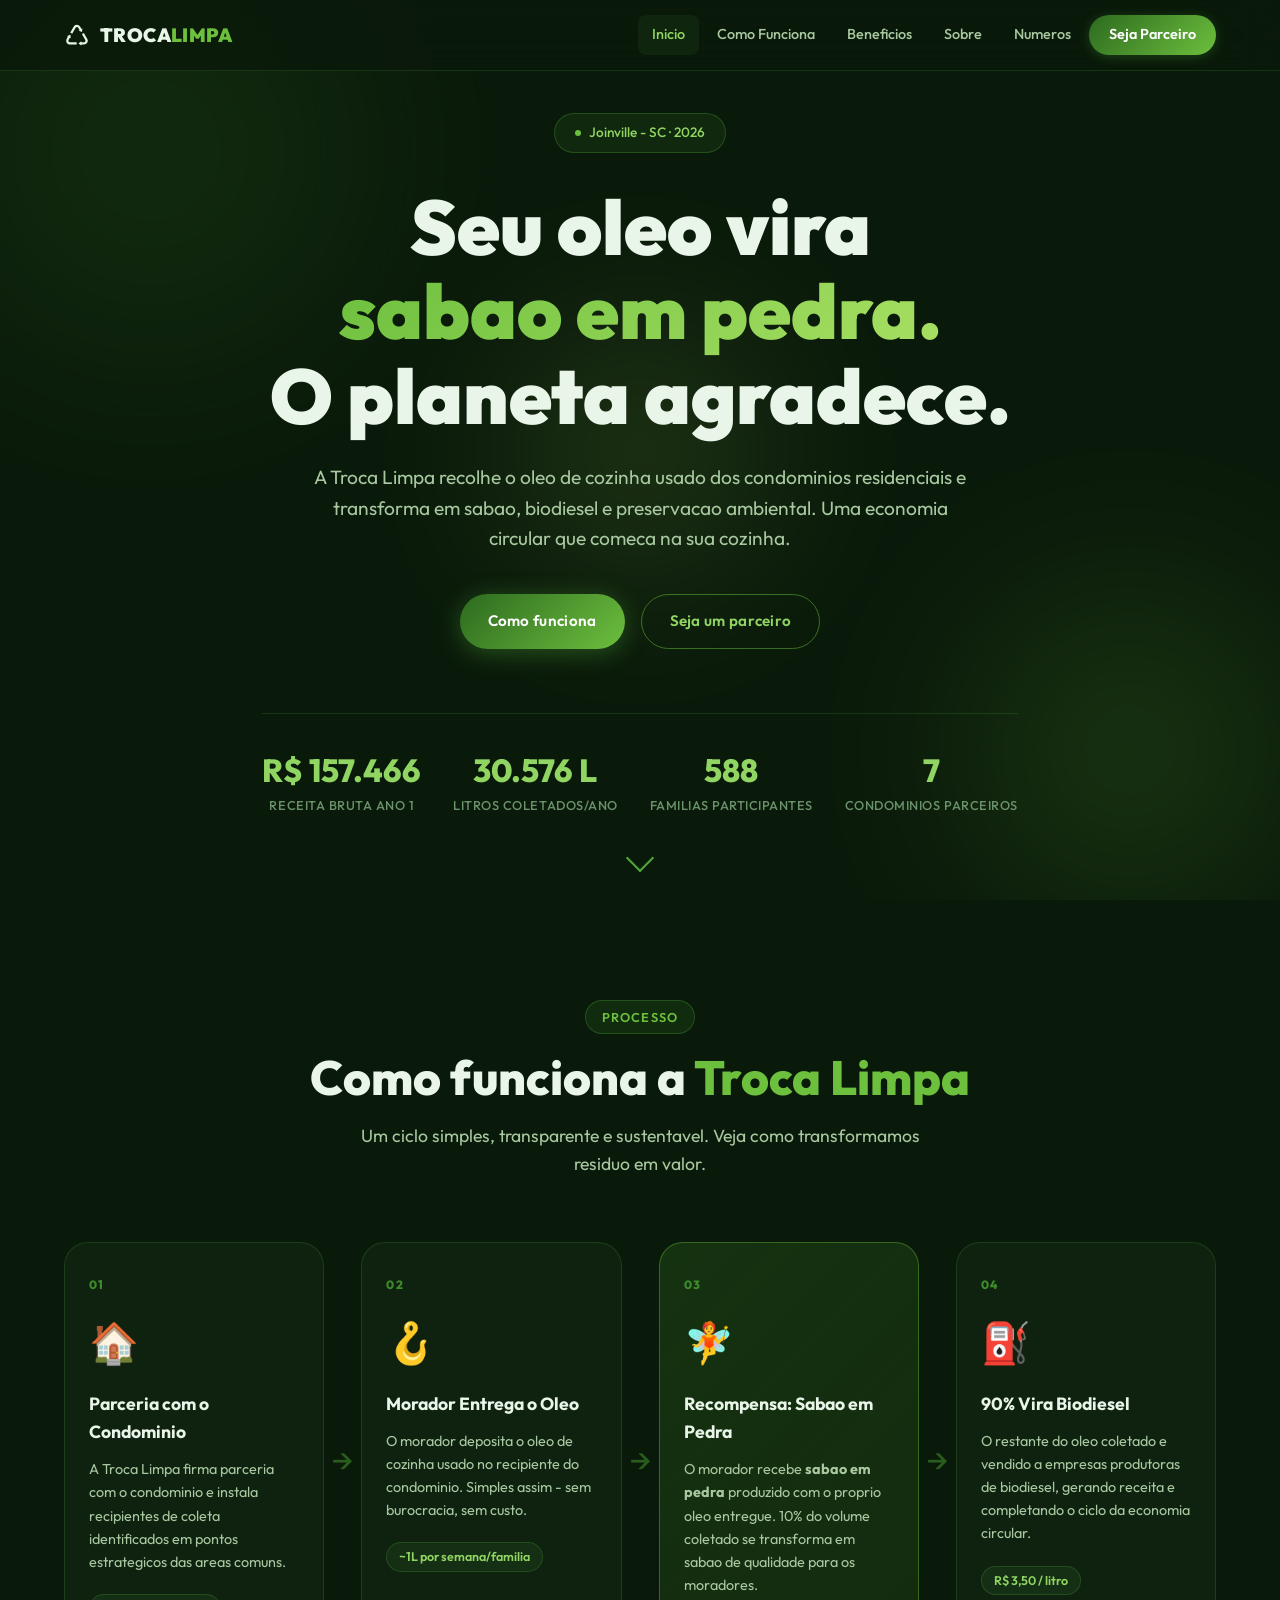
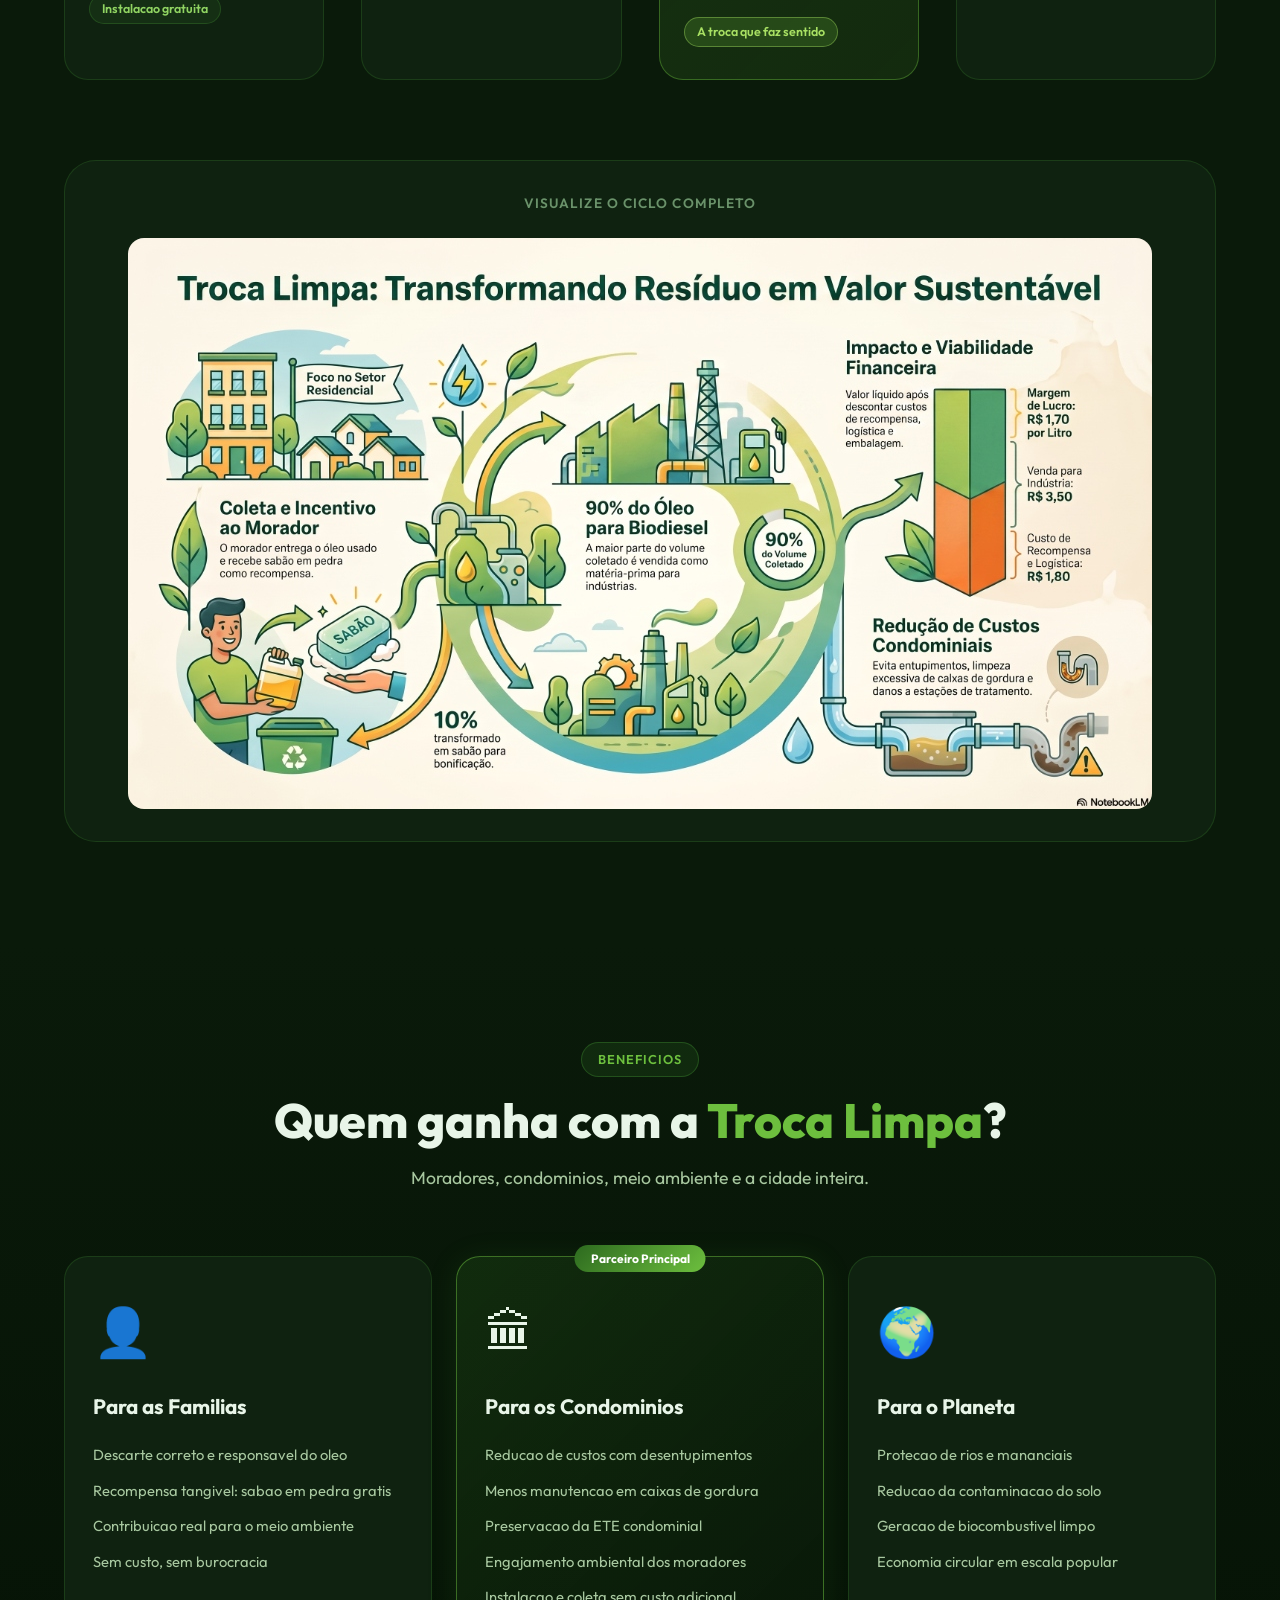
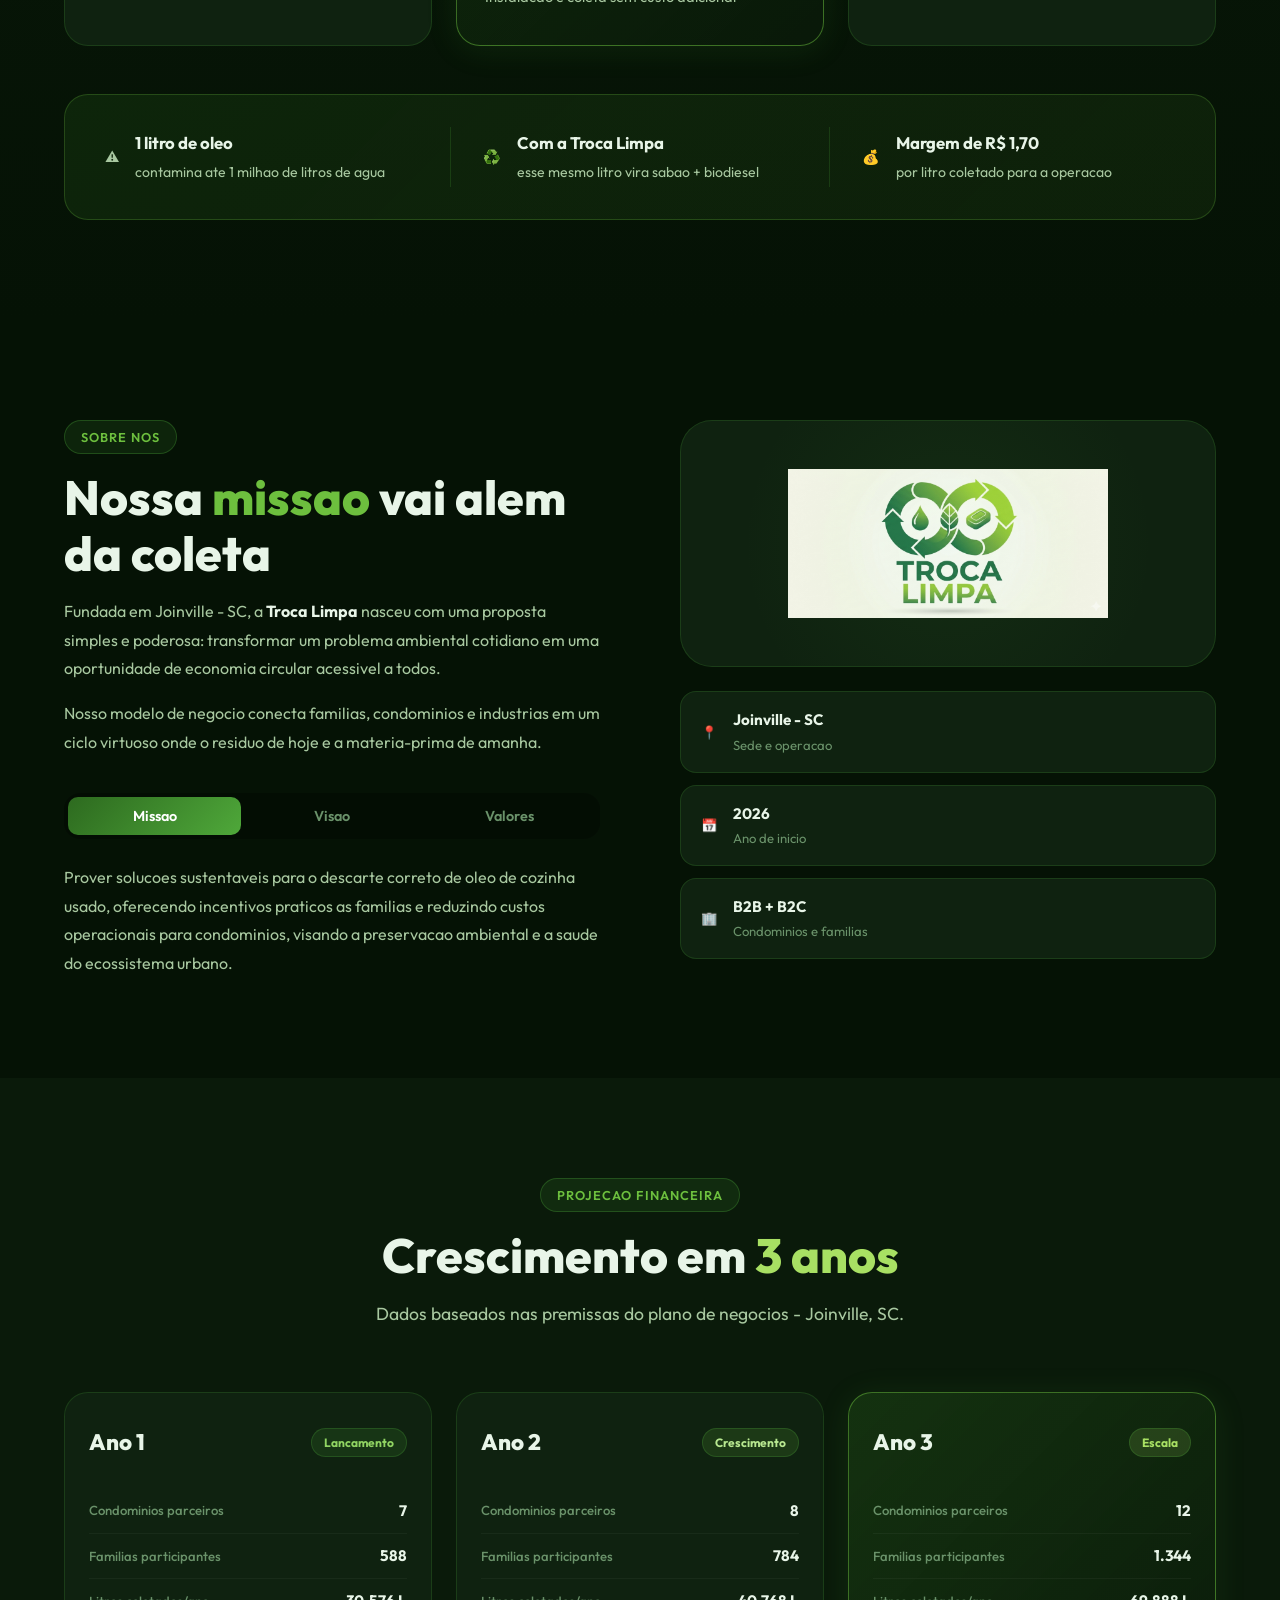
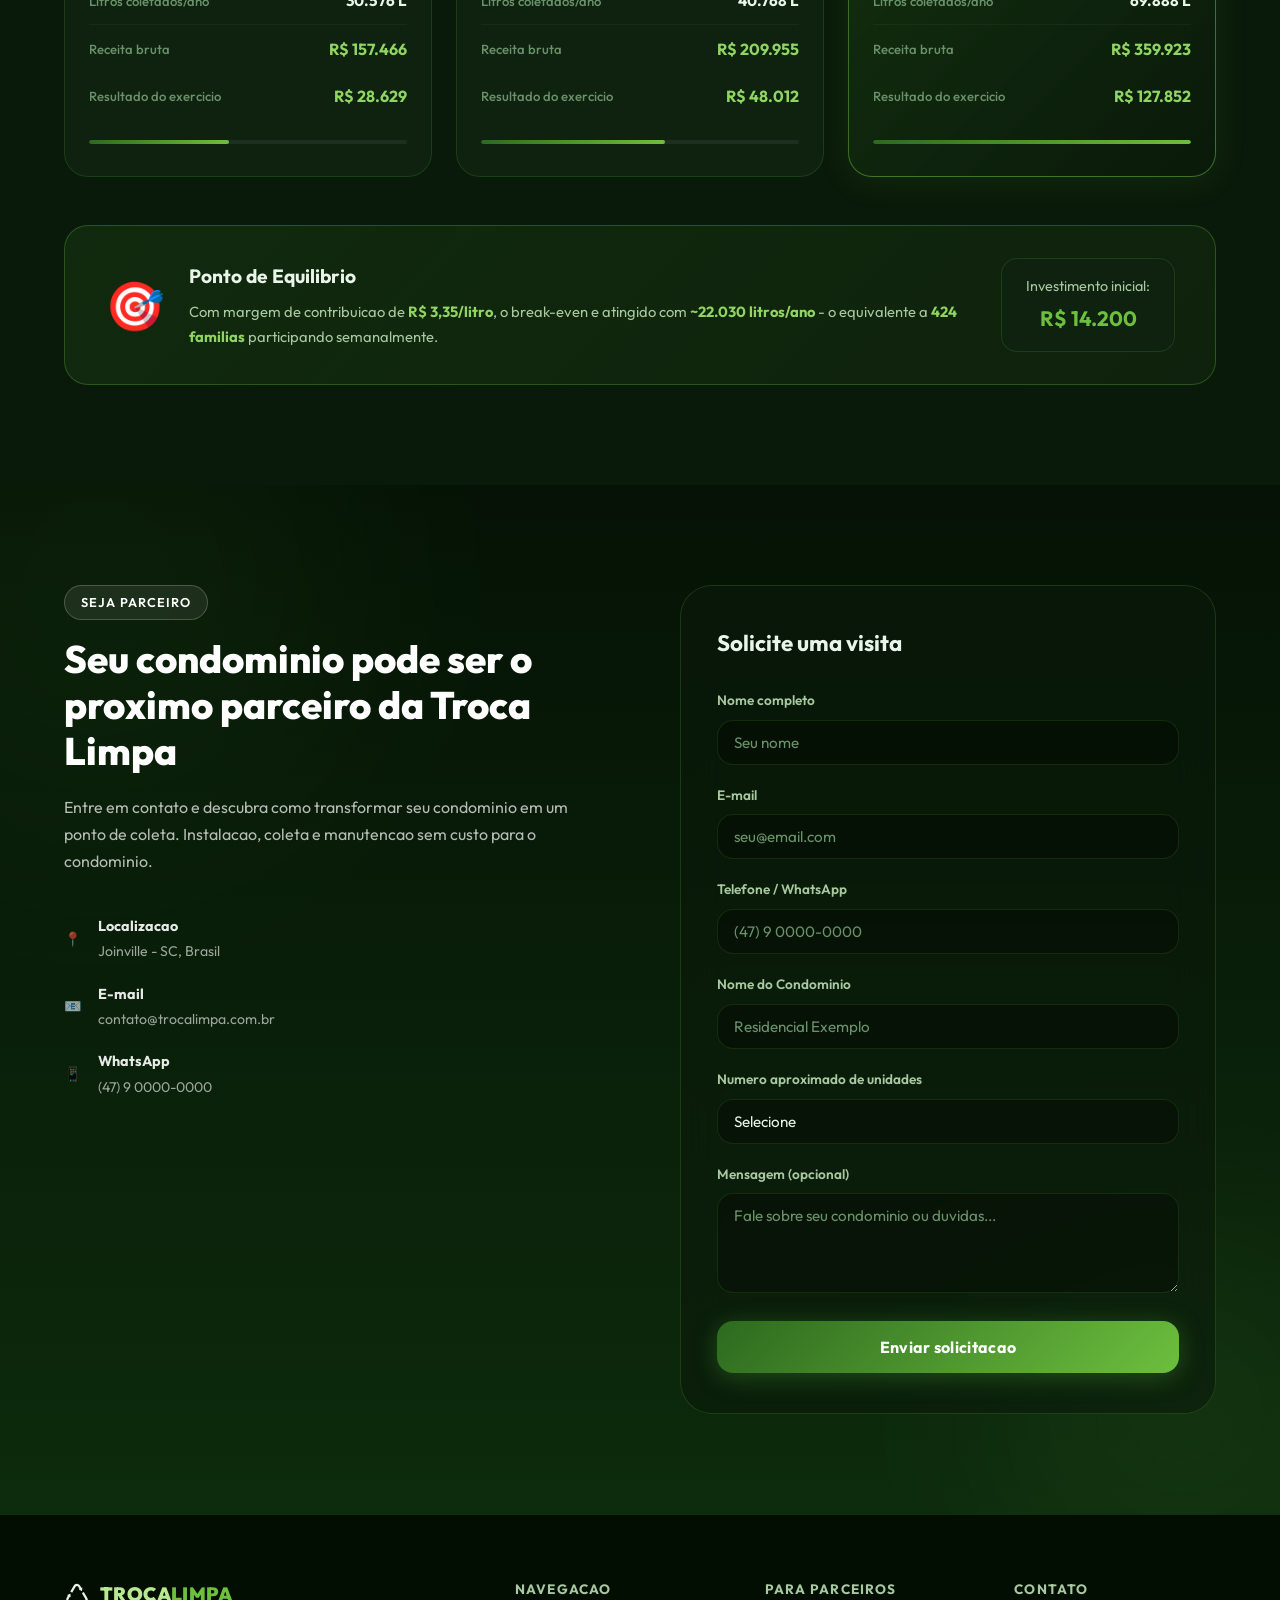
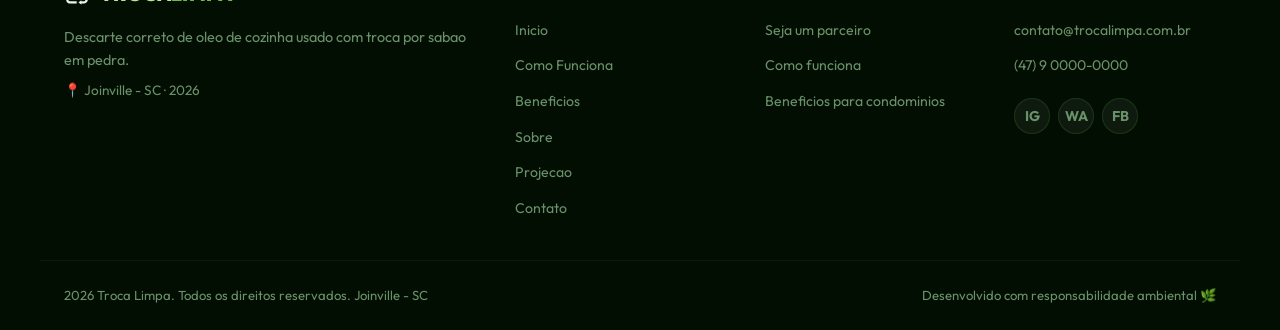
==== index.html @ 7ed2dd56 "feat: site informativo Troca Limpa - versao inicial - index.html: estrutura completa com todas as se" ====
﻿<!DOCTYPE html>
<html lang="pt-BR">
<head>
  <meta charset="UTF-8" />
  <meta name="viewport" content="width=device-width, initial-scale=1.0" />
  <title>Troca Limpa - Descarte Correto de Oleo, Joinville SC</title>
  <meta name="description" content="Troca Limpa: solucao sustentavel para descarte correto de oleo de cozinha usado em condominios residenciais. Troque seu oleo por sabao em pedra e ajude o meio ambiente. Joinville - SC." />
  <link rel="preconnect" href="https://fonts.googleapis.com" />
  <link rel="preconnect" href="https://fonts.gstatic.com" crossorigin />
  <link href="https://fonts.googleapis.com/css2?family=Outfit:wght@300;400;500;600;700;800;900&family=Inter:wght@300;400;500;600&display=swap" rel="stylesheet" />
  <link rel="stylesheet" href="style.css" />
</head>
<body>
  <nav class="navbar" id="navbar">
    <div class="nav-container">
      <a href="#inicio" class="nav-logo" id="nav-logo-link">
        <div class="logo-icon-svg">&#9850;</div>
        <span class="logo-text">TROCA<span class="logo-accent">LIMPA</span></span>
      </a>
      <ul class="nav-links" id="nav-links">
        <li><a href="#inicio" class="nav-link active" id="nav-inicio">Inicio</a></li>
        <li><a href="#como-funciona" class="nav-link" id="nav-como-funciona">Como Funciona</a></li>
        <li><a href="#beneficios" class="nav-link" id="nav-beneficios">Beneficios</a></li>
        <li><a href="#sobre" class="nav-link" id="nav-sobre">Sobre</a></li>
        <li><a href="#numeros" class="nav-link" id="nav-numeros">Numeros</a></li>
        <li><a href="#contato" class="nav-link nav-cta" id="nav-contato">Seja Parceiro</a></li>
      </ul>
      <button class="hamburger" id="hamburger" aria-label="Abrir menu">
        <span></span><span></span><span></span>
      </button>
    </div>
  </nav>
  <section class="hero" id="inicio">
    <div class="hero-bg">
      <div class="hero-orb orb-1"></div>
      <div class="hero-orb orb-2"></div>
      <div class="hero-orb orb-3"></div>
    </div>
    <div class="hero-container">
      <div class="hero-badge" id="hero-badge"><span class="badge-dot"></span>Joinville - SC · 2026</div>
      <h1 class="hero-title" id="hero-title">Seu oleo vira<br /><span class="hero-gradient-text">sabao em pedra.</span><br />O planeta agradece.</h1>
      <p class="hero-subtitle" id="hero-subtitle">A Troca Limpa recolhe o oleo de cozinha usado dos condominios residenciais e transforma em sabao, biodiesel e preservacao ambiental. Uma economia circular que comeca na sua cozinha.</p>
      <div class="hero-actions" id="hero-actions">
        <a href="#como-funciona" class="btn btn-primary" id="btn-como-funciona">Como funciona</a>
        <a href="#contato" class="btn btn-outline" id="btn-parceiro-hero">Seja um parceiro</a>
      </div>
      <div class="hero-stats" id="hero-stats">
        <div class="hero-stat"><span class="stat-number" data-target="157466" data-prefix="R$ " data-suffix="">0</span><span class="stat-label">Receita Bruta Ano 1</span></div>
        <div class="hero-stat"><span class="stat-number" data-target="30576" data-suffix=" L">0</span><span class="stat-label">Litros coletados/ano</span></div>
        <div class="hero-stat"><span class="stat-number" data-target="588" data-suffix="">0</span><span class="stat-label">Familias participantes</span></div>
        <div class="hero-stat"><span class="stat-number" data-target="7" data-suffix="">0</span><span class="stat-label">Condominios parceiros</span></div>
      </div>
    </div>
    <div class="hero-scroll-hint"><div class="scroll-arrow"></div></div>
  </section>
  <section class="como-funciona" id="como-funciona">
    <div class="section-container">
      <div class="section-header">
        <span class="section-tag">Processo</span>
        <h2 class="section-title">Como funciona a <span class="text-green">Troca Limpa</span></h2>
        <p class="section-desc">Um ciclo simples, transparente e sustentavel. Veja como transformamos residuo em valor.</p>
      </div>
      <div class="steps-flow">
        <div class="step-card" id="step-1">
          <div class="step-number">01</div>
          <div class="step-icon">&#127968;</div>
          <h3 class="step-title">Parceria com o Condominio</h3>
          <p class="step-desc">A Troca Limpa firma parceria com o condominio e instala recipientes de coleta identificados em pontos estrategicos das areas comuns.</p>
          <div class="step-tag">Instalacao gratuita</div>
        </div>
        <div class="step-connector">&#8594;</div>
        <div class="step-card" id="step-2">
          <div class="step-number">02</div>
          <div class="step-icon">&#129693;</div>
          <h3 class="step-title">Morador Entrega o Oleo</h3>
          <p class="step-desc">O morador deposita o oleo de cozinha usado no recipiente do condominio. Simples assim - sem burocracia, sem custo.</p>
          <div class="step-tag">~1L por semana/familia</div>
        </div>
        <div class="step-connector">&#8594;</div>
        <div class="step-card highlight-card" id="step-3">
          <div class="step-number">03</div>
          <div class="step-icon">&#129498;</div>
          <h3 class="step-title">Recompensa: Sabao em Pedra</h3>
          <p class="step-desc">O morador recebe <strong>sabao em pedra</strong> produzido com o proprio oleo entregue. 10% do volume coletado se transforma em sabao de qualidade para os moradores.</p>
          <div class="step-tag highlight-tag">A troca que faz sentido</div>
        </div>
        <div class="step-connector">&#8594;</div>
        <div class="step-card" id="step-4">
          <div class="step-number">04</div>
          <div class="step-icon">&#9981;</div>
          <h3 class="step-title">90% Vira Biodiesel</h3>
          <p class="step-desc">O restante do oleo coletado e vendido a empresas produtoras de biodiesel, gerando receita e completando o ciclo da economia circular.</p>
          <div class="step-tag">R$ 3,50 / litro</div>
        </div>
      </div>
      <div class="infographic-wrap" id="infographic-wrap">
        <div class="infographic-label">Visualize o ciclo completo</div>
        <img src="assets/infografico.png" alt="Infografico Troca Limpa" class="infographic-img" id="infographic-img" onerror="this.style.display='none'; document.getElementById('infographic-fallback').style.display='flex'" />
        <div class="infographic-fallback" id="infographic-fallback" style="display:none;">
          <div class="fallback-cycle">
            <div class="cycle-item">&#127968; <span>Condominio</span></div>
            <div class="cycle-arrow">&#8594;</div>
            <div class="cycle-item">&#129693; <span>Coleta</span></div>
            <div class="cycle-arrow">&#8594;</div>
            <div class="cycle-item">&#129498; <span>10% Sabao</span></div>
            <div class="cycle-arrow">&#8594;</div>
            <div class="cycle-item">&#9981; <span>90% Biodiesel</span></div>
          </div>
        </div>
      </div>
    </div>
  </section>
  <section class="beneficios" id="beneficios">
    <div class="section-container">
      <div class="section-header">
        <span class="section-tag">Beneficios</span>
        <h2 class="section-title">Quem ganha com a <span class="text-green">Troca Limpa</span>?</h2>
        <p class="section-desc">Moradores, condominios, meio ambiente e a cidade inteira.</p>
      </div>
      <div class="beneficios-grid">
        <div class="beneficio-card" id="beneficio-familias">
          <div class="beneficio-icon-wrap fam">&#128100;</div>
          <h3 class="beneficio-title">Para as Familias</h3>
          <ul class="beneficio-list">
            <li>Descarte correto e responsavel do oleo</li>
            <li>Recompensa tangivel: sabao em pedra gratis</li>
            <li>Contribuicao real para o meio ambiente</li>
            <li>Sem custo, sem burocracia</li>
          </ul>
        </div>
        <div class="beneficio-card featured" id="beneficio-condominios">
          <div class="featured-badge">Parceiro Principal</div>
          <div class="beneficio-icon-wrap cond">&#127963;</div>
          <h3 class="beneficio-title">Para os Condominios</h3>
          <ul class="beneficio-list">
            <li>Reducao de custos com desentupimentos</li>
            <li>Menos manutencao em caixas de gordura</li>
            <li>Preservacao da ETE condominial</li>
            <li>Engajamento ambiental dos moradores</li>
            <li>Instalacao e coleta sem custo adicional</li>
          </ul>
        </div>
        <div class="beneficio-card" id="beneficio-ambiente">
          <div class="beneficio-icon-wrap amb">&#127757;</div>
          <h3 class="beneficio-title">Para o Planeta</h3>
          <ul class="beneficio-list">
            <li>Protecao de rios e mananciais</li>
            <li>Reducao da contaminacao do solo</li>
            <li>Geracao de biocombustivel limpo</li>
            <li>Economia circular em escala popular</li>
          </ul>
        </div>
      </div>
      <div class="impacto-banner" id="impacto-banner">
        <div class="impacto-item"><span class="impacto-emoji">&#9888;&#65039;</span><div><strong>1 litro de oleo</strong><span>contamina ate 1 milhao de litros de agua</span></div></div>
        <div class="impacto-divider"></div>
        <div class="impacto-item"><span class="impacto-emoji">&#9851;&#65039;</span><div><strong>Com a Troca Limpa</strong><span>esse mesmo litro vira sabao + biodiesel</span></div></div>
        <div class="impacto-divider"></div>
        <div class="impacto-item"><span class="impacto-emoji">&#128176;</span><div><strong>Margem de R$ 1,70</strong><span>por litro coletado para a operacao</span></div></div>
      </div>
    </div>
  </section>
  <section class="sobre" id="sobre">
    <div class="section-container">
      <div class="sobre-layout">
        <div class="sobre-content" id="sobre-content">
          <span class="section-tag">Sobre nos</span>
          <h2 class="section-title">Nossa <span class="text-green">missao</span> vai alem da coleta</h2>
          <p class="sobre-text">Fundada em Joinville - SC, a <strong>Troca Limpa</strong> nasceu com uma proposta simples e poderosa: transformar um problema ambiental cotidiano em uma oportunidade de economia circular acessivel a todos.</p>
          <p class="sobre-text">Nosso modelo de negocio conecta familias, condominios e industrias em um ciclo virtuoso onde o residuo de hoje e a materia-prima de amanha.</p>
          <div class="mvv-tabs" id="mvv-tabs">
            <div class="mvv-tab-headers">
              <button class="mvv-tab-btn active" id="tab-missao" data-tab="missao">Missao</button>
              <button class="mvv-tab-btn" id="tab-visao" data-tab="visao">Visao</button>
              <button class="mvv-tab-btn" id="tab-valores" data-tab="valores">Valores</button>
            </div>
            <div class="mvv-tab-content">
              <div class="mvv-panel active" id="panel-missao"><p>Prover solucoes sustentaveis para o descarte correto de oleo de cozinha usado, oferecendo incentivos praticos as familias e reduzindo custos operacionais para condominios, visando a preservacao ambiental e a saude do ecossistema urbano.</p></div>
              <div class="mvv-panel" id="panel-visao"><p>Ser a principal referencia em logistica reversa de oleo de cozinha no mercado residencial e familiar, expandindo a atuacao de condominios para residencias comuns e consolidando o modelo de economia circular em larga escala popular.</p></div>
              <div class="mvv-panel" id="panel-valores">
                <ul class="valores-list">
                  <li><span class="valor-icon">&#127807;</span><div><strong>Responsabilidade Ambiental</strong><span>Compromisso com a protecao de mananciais e solo.</span></div></li>
                  <li><span class="valor-icon">&#129309;</span><div><strong>Incentivo e Engajamento</strong><span>A recompensa tangivel como motor da mudanca.</span></div></li>
                  <li><span class="valor-icon">&#9889;</span><div><strong>Eficiencia e Economia</strong><span>Reducao de custos atraves da prevencao.</span></div></li>
                  <li><span class="valor-icon">&#9851;&#65039;</span><div><strong>Sustentabilidade Circular</strong><span>Residuos transformados em novos produtos.</span></div></li>
                  <li><span class="valor-icon">&#128161;</span><div><strong>Inovacao Popular</strong><span>Democratizando o descarte correto.</span></div></li>
                </ul>
              </div>
            </div>
          </div>
        </div>
        <div class="sobre-visual" id="sobre-visual">
          <div class="logo-display">
            <img src="assets/logo.png" alt="Logo Troca Limpa" class="sobre-logo" id="sobre-logo-img" onerror="this.style.display='none'; document.getElementById('logo-fallback').style.display='flex'" />
            <div class="logo-fallback" id="logo-fallback" style="display:none;"><div class="logo-fallback-icon"><span style="font-size:4rem;">&#9850;</span><div style="font-size:1.5rem;font-weight:800;color:#2d6a1f;">TROCA<br/><span style="color:#6dbf3e;">LIMPA</span></div></div></div>
            <div class="logo-glow"></div>
          </div>
          <div class="sobre-cards-mini">
            <div class="mini-card"><span class="mini-icon">&#128205;</span><div><strong>Joinville - SC</strong><span>Sede e operacao</span></div></div>
            <div class="mini-card"><span class="mini-icon">&#128197;</span><div><strong>2026</strong><span>Ano de inicio</span></div></div>
            <div class="mini-card"><span class="mini-icon">&#127970;</span><div><strong>B2B + B2C</strong><span>Condominios e familias</span></div></div>
          </div>
        </div>
      </div>
    </div>
  </section>
  <section class="numeros" id="numeros">
    <div class="section-container">
      <div class="section-header">
        <span class="section-tag">Projecao financeira</span>
        <h2 class="section-title">Crescimento em <span class="text-green-light">3 anos</span></h2>
        <p class="section-desc">Dados baseados nas premissas do plano de negocios - Joinville, SC.</p>
      </div>
      <div class="anos-grid">
        <div class="ano-card" id="ano-card-1">
          <div class="ano-header"><span class="ano-label">Ano 1</span><span class="ano-badge">Lancamento</span></div>
          <div class="ano-metric"><span class="ano-metric-label">Condominios parceiros</span><span class="ano-metric-value">7</span></div>
          <div class="ano-metric"><span class="ano-metric-label">Familias participantes</span><span class="ano-metric-value">588</span></div>
          <div class="ano-metric"><span class="ano-metric-label">Litros coletados/ano</span><span class="ano-metric-value">30.576 L</span></div>
          <div class="ano-metric highlight"><span class="ano-metric-label">Receita bruta</span><span class="ano-metric-value green">R$ 157.466</span></div>
          <div class="ano-metric highlight"><span class="ano-metric-label">Resultado do exercicio</span><span class="ano-metric-value green">R$ 28.629</span></div>
          <div class="ano-bar-wrap"><div class="ano-bar" style="--pct: 44%"></div></div>
        </div>
        <div class="ano-card" id="ano-card-2">
          <div class="ano-header"><span class="ano-label">Ano 2</span><span class="ano-badge crescimento">Crescimento</span></div>
          <div class="ano-metric"><span class="ano-metric-label">Condominios parceiros</span><span class="ano-metric-value">8</span></div>
          <div class="ano-metric"><span class="ano-metric-label">Familias participantes</span><span class="ano-metric-value">784</span></div>
          <div class="ano-metric"><span class="ano-metric-label">Litros coletados/ano</span><span class="ano-metric-value">40.768 L</span></div>
          <div class="ano-metric highlight"><span class="ano-metric-label">Receita bruta</span><span class="ano-metric-value green">R$ 209.955</span></div>
          <div class="ano-metric highlight"><span class="ano-metric-label">Resultado do exercicio</span><span class="ano-metric-value green">R$ 48.012</span></div>
          <div class="ano-bar-wrap"><div class="ano-bar" style="--pct: 58%"></div></div>
        </div>
        <div class="ano-card featured-ano" id="ano-card-3">
          <div class="ano-header"><span class="ano-label">Ano 3</span><span class="ano-badge escala">Escala</span></div>
          <div class="ano-metric"><span class="ano-metric-label">Condominios parceiros</span><span class="ano-metric-value">12</span></div>
          <div class="ano-metric"><span class="ano-metric-label">Familias participantes</span><span class="ano-metric-value">1.344</span></div>
          <div class="ano-metric"><span class="ano-metric-label">Litros coletados/ano</span><span class="ano-metric-value">69.888 L</span></div>
          <div class="ano-metric highlight"><span class="ano-metric-label">Receita bruta</span><span class="ano-metric-value green">R$ 359.923</span></div>
          <div class="ano-metric highlight"><span class="ano-metric-label">Resultado do exercicio</span><span class="ano-metric-value green">R$ 127.852</span></div>
          <div class="ano-bar-wrap"><div class="ano-bar" style="--pct: 100%"></div></div>
        </div>
      </div>
      <div class="breakeven-card" id="breakeven-card">
        <div class="breakeven-icon">&#127919;</div>
        <div class="breakeven-content"><h3>Ponto de Equilibrio</h3><p>Com margem de contribuicao de <strong>R$ 3,35/litro</strong>, o break-even e atingido com <strong>~22.030 litros/ano</strong> - o equivalente a <strong>424 familias</strong> participando semanalmente.</p></div>
        <div class="breakeven-badge">Investimento inicial: <strong>R$ 14.200</strong></div>
      </div>
    </div>
  </section>
  <section class="contato" id="contato">
    <div class="contato-bg"><div class="contato-orb orb-a"></div><div class="contato-orb orb-b"></div></div>
    <div class="section-container">
      <div class="contato-layout">
        <div class="contato-info" id="contato-info">
          <span class="section-tag light">Seja parceiro</span>
          <h2 class="contato-title">Seu condominio pode ser o proximo parceiro da Troca Limpa</h2>
          <p class="contato-desc">Entre em contato e descubra como transformar seu condominio em um ponto de coleta. Instalacao, coleta e manutencao sem custo para o condominio.</p>
          <div class="contato-items">
            <div class="contato-item"><span class="contato-icon">&#128205;</span><div><strong>Localizacao</strong><span>Joinville - SC, Brasil</span></div></div>
            <div class="contato-item"><span class="contato-icon">&#128231;</span><div><strong>E-mail</strong><span>contato@trocalimpa.com.br</span></div></div>
            <div class="contato-item"><span class="contato-icon">&#128241;</span><div><strong>WhatsApp</strong><span>(47) 9 0000-0000</span></div></div>
          </div>
        </div>
        <form class="contato-form" id="contato-form">
          <h3 class="form-title">Solicite uma visita</h3>
          <div class="form-group"><label for="nome" class="form-label">Nome completo</label><input type="text" id="nome" name="nome" class="form-input" placeholder="Seu nome" required /></div>
          <div class="form-group"><label for="email" class="form-label">E-mail</label><input type="email" id="email" name="email" class="form-input" placeholder="seu@email.com" required /></div>
          <div class="form-group"><label for="telefone" class="form-label">Telefone / WhatsApp</label><input type="tel" id="telefone" name="telefone" class="form-input" placeholder="(47) 9 0000-0000" /></div>
          <div class="form-group"><label for="condominio" class="form-label">Nome do Condominio</label><input type="text" id="condominio" name="condominio" class="form-input" placeholder="Residencial Exemplo" /></div>
          <div class="form-group"><label for="unidades" class="form-label">Numero aproximado de unidades</label><select id="unidades" name="unidades" class="form-input form-select"><option value="">Selecione</option><option value="menos-50">Menos de 50 unidades</option><option value="50-100">50 a 100 unidades</option><option value="100-200">100 a 200 unidades</option><option value="mais-200">Mais de 200 unidades</option></select></div>
          <div class="form-group"><label for="mensagem" class="form-label">Mensagem (opcional)</label><textarea id="mensagem" name="mensagem" class="form-input form-textarea" placeholder="Fale sobre seu condominio ou duvidas..."></textarea></div>
          <button type="submit" class="btn btn-form" id="btn-form-submit">Enviar solicitacao</button>
          <div class="form-success" id="form-success" style="display:none;">Mensagem enviada! Em breve entraremos em contato.</div>
        </form>
      </div>
    </div>
  </section>
  <footer class="footer" id="footer">
    <div class="footer-container">
      <div class="footer-brand">
        <a href="#inicio" class="nav-logo footer-logo"><div class="logo-icon-svg green-light">&#9850;</div><span class="logo-text light-text">TROCA<span class="logo-accent-light">LIMPA</span></span></a>
        <p class="footer-tagline">Descarte correto de oleo de cozinha usado com troca por sabao em pedra.</p>
        <p class="footer-local">&#128205; Joinville - SC · 2026</p>
      </div>
      <div class="footer-links-group"><h4>Navegacao</h4><ul><li><a href="#inicio">Inicio</a></li><li><a href="#como-funciona">Como Funciona</a></li><li><a href="#beneficios">Beneficios</a></li><li><a href="#sobre">Sobre</a></li><li><a href="#numeros">Projecao</a></li><li><a href="#contato">Contato</a></li></ul></div>
      <div class="footer-links-group"><h4>Para Parceiros</h4><ul><li><a href="#contato">Seja um parceiro</a></li><li><a href="#como-funciona">Como funciona</a></li><li><a href="#beneficios">Beneficios para condominios</a></li></ul></div>
      <div class="footer-links-group"><h4>Contato</h4><ul><li><a href="mailto:contato@trocalimpa.com.br">contato@trocalimpa.com.br</a></li><li><a href="tel:+5547900000000">(47) 9 0000-0000</a></li></ul><div class="footer-social"><a href="#" class="social-btn" id="social-instagram" aria-label="Instagram">IG</a><a href="#" class="social-btn" id="social-whatsapp" aria-label="WhatsApp">WA</a><a href="#" class="social-btn" id="social-facebook" aria-label="Facebook">FB</a></div></div>
    </div>
    <div class="footer-bottom"><p>2026 Troca Limpa. Todos os direitos reservados. Joinville - SC</p><p class="footer-abnt">Desenvolvido com responsabilidade ambiental &#127807;</p></div>
  </footer>
  <script src="script.js"></script>
</body>
</html>
---- style.css ----
﻿/* ===================== RESET & BASE ===================== */
*, *::before, *::after { box-sizing: border-box; margin: 0; padding: 0; }
html { scroll-behavior: smooth; font-size: 16px; }
body { font-family: "Outfit", "Inter", sans-serif; background: #0a1a0a; color: #e8f5e8; overflow-x: hidden; line-height: 1.6; }
img { max-width: 100%; display: block; }
a { text-decoration: none; color: inherit; }
ul { list-style: none; }
button { border: none; background: none; cursor: pointer; font-family: inherit; }

/* ===================== CSS VARIABLES ===================== */
:root {
  --green-900: #0d2b0d;
  --green-800: #1a3d1a;
  --green-700: #2d6a1f;
  --green-600: #3d8b2a;
  --green-500: #4fa83a;
  --green-400: #6dbf3e;
  --green-300: #90d462;
  --green-200: #b8e890;
  --green-100: #d8f4b8;
  --green-50: #f0fce8;
  --accent-lime: #a8e063;
  --dark-bg: #0a1a0a;
  --dark-card: #0f2210;
  --dark-border: rgba(77, 168, 58, 0.2);
  --text-primary: #e8f5e8;
  --text-secondary: #a8c8a0;
  --text-muted: #6a926a;
  --shadow-green: 0 0 40px rgba(77, 168, 58, 0.15);
  --shadow-card: 0 8px 32px rgba(0, 0, 0, 0.4);
  --radius-sm: 8px;
  --radius-md: 16px;
  --radius-lg: 24px;
  --radius-xl: 32px;
  --transition: 0.3s cubic-bezier(0.4, 0, 0.2, 1);
}

/* ===================== SCROLLBAR ===================== */
::-webkit-scrollbar { width: 6px; }
::-webkit-scrollbar-track { background: var(--dark-bg); }
::-webkit-scrollbar-thumb { background: var(--green-700); border-radius: 3px; }

/* ===================== TYPOGRAPHY UTILITIES ===================== */
.text-green { color: var(--green-400); }
.text-green-light { color: var(--accent-lime); }
.section-tag {
  display: inline-block;
  background: rgba(77, 168, 58, 0.12);
  color: var(--green-400);
  border: 1px solid rgba(77, 168, 58, 0.3);
  padding: 6px 16px;
  border-radius: 100px;
  font-size: 0.8rem;
  font-weight: 600;
  letter-spacing: 0.08em;
  text-transform: uppercase;
  margin-bottom: 16px;
}
.section-tag.light { background: rgba(255,255,255,0.08); color: #fff; border-color: rgba(255,255,255,0.2); }
.section-header { text-align: center; margin-bottom: 64px; }
.section-title { font-size: clamp(2rem, 4vw, 3rem); font-weight: 800; line-height: 1.15; color: var(--text-primary); margin-bottom: 16px; }
.section-desc { font-size: 1.1rem; color: var(--text-secondary); max-width: 600px; margin: 0 auto; }
.section-container { max-width: 1200px; margin: 0 auto; padding: 100px 24px; }

/* ===================== BUTTONS ===================== */
.btn {
  display: inline-flex; align-items: center; gap: 8px;
  padding: 14px 28px; border-radius: 100px;
  font-size: 0.95rem; font-weight: 600; letter-spacing: 0.02em;
  transition: all var(--transition); cursor: pointer;
}
.btn-primary {
  background: linear-gradient(135deg, var(--green-700), var(--green-400));
  color: #fff;
  box-shadow: 0 4px 24px rgba(77, 168, 58, 0.4);
}
.btn-primary:hover { transform: translateY(-2px); box-shadow: 0 8px 32px rgba(77, 168, 58, 0.5); }
.btn-outline {
  background: transparent; color: var(--green-300);
  border: 1.5px solid rgba(109, 191, 62, 0.5);
}
.btn-outline:hover { background: rgba(109, 191, 62, 0.1); border-color: var(--green-400); transform: translateY(-2px); }
.btn-form {
  width: 100%; justify-content: center;
  background: linear-gradient(135deg, var(--green-700), var(--green-400));
  color: #fff; padding: 16px;
  border-radius: var(--radius-md);
  font-size: 1rem; font-weight: 700;
  box-shadow: 0 4px 24px rgba(77, 168, 58, 0.35);
  transition: all var(--transition);
}
.btn-form:hover { transform: translateY(-2px); box-shadow: 0 8px 32px rgba(77, 168, 58, 0.5); }

/* ===================== NAVBAR ===================== */
.navbar {
  position: fixed; top: 0; left: 0; right: 0; z-index: 1000;
  background: rgba(10, 26, 10, 0.8);
  backdrop-filter: blur(20px);
  border-bottom: 1px solid var(--dark-border);
  transition: all var(--transition);
}
.navbar.scrolled { background: rgba(10, 26, 10, 0.95); box-shadow: var(--shadow-green); }
.nav-container { max-width: 1200px; margin: 0 auto; padding: 0 24px; height: 70px; display: flex; align-items: center; justify-content: space-between; }
.nav-logo { display: flex; align-items: center; gap: 10px; }
.logo-icon-svg { font-size: 1.8rem; line-height: 1; }
.logo-text { font-size: 1.2rem; font-weight: 900; color: var(--text-primary); letter-spacing: 0.02em; }
.logo-accent { color: var(--green-400); }
.nav-links { display: flex; align-items: center; gap: 4px; list-style: none; }
.nav-link {
  display: block; padding: 8px 14px; border-radius: var(--radius-sm);
  font-size: 0.9rem; font-weight: 500; color: var(--text-secondary);
  transition: all var(--transition);
}
.nav-link:hover, .nav-link.active { color: var(--green-300); background: rgba(109, 191, 62, 0.08); }
.nav-link.nav-cta {
  background: linear-gradient(135deg, var(--green-700), var(--green-400));
  color: #fff; font-weight: 600; padding: 8px 20px; border-radius: 100px;
  box-shadow: 0 2px 12px rgba(77, 168, 58, 0.3);
}
.nav-link.nav-cta:hover { transform: translateY(-1px); box-shadow: 0 4px 20px rgba(77, 168, 58, 0.45); }
.hamburger { display: none; flex-direction: column; gap: 5px; padding: 4px; }
.hamburger span { width: 24px; height: 2px; background: var(--green-300); border-radius: 2px; transition: all var(--transition); }

/* ===================== HERO ===================== */
.hero {
  position: relative; min-height: 100vh;
  display: flex; flex-direction: column; align-items: center; justify-content: center;
  overflow: hidden; padding: 90px 24px 60px;
}
.hero-bg { position: absolute; inset: 0; pointer-events: none; }
.hero-orb {
  position: absolute; border-radius: 50%;
  filter: blur(80px); opacity: 0.18; animation: orbFloat 8s ease-in-out infinite;
}
.orb-1 { width: 500px; height: 500px; background: radial-gradient(circle, var(--green-600), transparent); top: -100px; left: -100px; animation-delay: 0s; }
.orb-2 { width: 400px; height: 400px; background: radial-gradient(circle, var(--green-400), transparent); bottom: -50px; right: -50px; animation-delay: 3s; }
.orb-3 { width: 300px; height: 300px; background: radial-gradient(circle, var(--accent-lime), transparent); top: 50%; left: 50%; transform: translate(-50%, -50%); animation-delay: 1.5s; }
@keyframes orbFloat { 0%, 100% { transform: translate(0, 0) scale(1); } 50% { transform: translate(20px, -20px) scale(1.05); } }
.hero-container { position: relative; z-index: 1; max-width: 900px; text-align: center; }
.hero-badge {
  display: inline-flex; align-items: center; gap: 8px;
  background: rgba(77, 168, 58, 0.1); border: 1px solid rgba(77, 168, 58, 0.3);
  color: var(--green-300); padding: 8px 20px; border-radius: 100px;
  font-size: 0.85rem; font-weight: 500; margin-bottom: 32px;
  animation: fadeInDown 0.8s ease both;
}
.badge-dot { width: 6px; height: 6px; background: var(--green-400); border-radius: 50%; animation: pulse 2s infinite; }
@keyframes pulse { 0%, 100% { opacity: 1; transform: scale(1); } 50% { opacity: 0.5; transform: scale(1.4); } }
@keyframes fadeInDown { from { opacity: 0; transform: translateY(-20px); } to { opacity: 1; transform: translateY(0); } }
@keyframes fadeInUp { from { opacity: 0; transform: translateY(30px); } to { opacity: 1; transform: translateY(0); } }
.hero-title {
  font-size: clamp(2.5rem, 6vw, 5rem); font-weight: 900; line-height: 1.1;
  color: var(--text-primary); margin-bottom: 24px;
  animation: fadeInUp 0.8s 0.2s ease both;
}
.hero-gradient-text {
  background: linear-gradient(135deg, var(--green-400), var(--accent-lime));
  -webkit-background-clip: text; background-clip: text; -webkit-text-fill-color: transparent;
}
.hero-subtitle {
  font-size: clamp(1rem, 2vw, 1.2rem); color: var(--text-secondary); max-width: 680px; margin: 0 auto 40px;
  animation: fadeInUp 0.8s 0.4s ease both;
}
.hero-actions { display: flex; gap: 16px; justify-content: center; flex-wrap: wrap; margin-bottom: 64px; animation: fadeInUp 0.8s 0.6s ease both; }
.hero-stats {
  display: flex; gap: 32px; justify-content: center; flex-wrap: wrap;
  border-top: 1px solid var(--dark-border); padding-top: 40px;
  animation: fadeInUp 0.8s 0.8s ease both;
}
.hero-stat { text-align: center; min-width: 140px; }
.stat-number { display: block; font-size: 2rem; font-weight: 800; color: var(--green-300); line-height: 1; margin-bottom: 6px; }
.stat-label { font-size: 0.8rem; color: var(--text-muted); font-weight: 500; letter-spacing: 0.04em; text-transform: uppercase; }
.hero-scroll-hint { position: absolute; bottom: 32px; left: 50%; transform: translateX(-50%); animation: bounce 2s ease infinite; }
.scroll-arrow { width: 20px; height: 20px; border-right: 2px solid var(--green-500); border-bottom: 2px solid var(--green-500); transform: rotate(45deg); }
@keyframes bounce { 0%, 100% { transform: translateX(-50%) translateY(0); } 50% { transform: translateX(-50%) translateY(8px); } }

/* ===================== COMO FUNCIONA ===================== */
.como-funciona { background: var(--dark-bg); }
.steps-flow { display: flex; gap: 0; align-items: stretch; flex-wrap: wrap; justify-content: center; margin-bottom: 80px; }
.step-card {
  flex: 1; min-width: 220px; max-width: 280px;
  background: var(--dark-card); border: 1px solid var(--dark-border);
  border-radius: var(--radius-lg); padding: 32px 24px;
  position: relative; transition: all var(--transition);
  cursor: default;
}
.step-card:hover { transform: translateY(-6px); border-color: rgba(109, 191, 62, 0.4); box-shadow: var(--shadow-green); }
.highlight-card { background: linear-gradient(135deg, rgba(45, 106, 31, 0.3), rgba(109, 191, 62, 0.1)); border-color: rgba(109, 191, 62, 0.4); }
.step-number { font-size: 0.75rem; font-weight: 800; color: var(--green-600); letter-spacing: 0.12em; text-transform: uppercase; margin-bottom: 16px; }
.step-icon { font-size: 2.5rem; margin-bottom: 16px; }
.step-title { font-size: 1.1rem; font-weight: 700; color: var(--text-primary); margin-bottom: 12px; }
.step-desc { font-size: 0.9rem; color: var(--text-secondary); line-height: 1.6; margin-bottom: 20px; }
.step-tag { display: inline-block; background: rgba(77, 168, 58, 0.1); color: var(--green-300); border: 1px solid rgba(77, 168, 58, 0.25); padding: 4px 12px; border-radius: 100px; font-size: 0.78rem; font-weight: 600; }
.highlight-tag { background: rgba(109, 191, 62, 0.2); color: var(--accent-lime); border-color: rgba(168, 224, 99, 0.4); }
.step-connector { display: flex; align-items: center; justify-content: center; font-size: 2rem; color: var(--green-600); padding: 0 8px; opacity: 0.6; flex-shrink: 0; align-self: center; }
.infographic-wrap { background: var(--dark-card); border: 1px solid var(--dark-border); border-radius: var(--radius-xl); padding: 32px; text-align: center; overflow: hidden; }
.infographic-label { font-size: 0.85rem; color: var(--text-muted); text-transform: uppercase; letter-spacing: 0.08em; margin-bottom: 24px; font-weight: 600; }
.infographic-img { max-width: 100%; border-radius: var(--radius-md); margin: 0 auto; }
.fallback-cycle { display: flex; gap: 16px; align-items: center; justify-content: center; flex-wrap: wrap; padding: 40px; }
.cycle-item { display: flex; flex-direction: column; align-items: center; gap: 8px; font-size: 2rem; }
.cycle-item span { font-size: 0.85rem; color: var(--text-secondary); font-weight: 600; }
.cycle-arrow { font-size: 1.5rem; color: var(--green-600); }

/* ===================== BENEFÍCIOS ===================== */
.beneficios { background: linear-gradient(180deg, var(--dark-bg), #051205); }
.beneficios-grid { display: grid; grid-template-columns: repeat(auto-fit, minmax(280px, 1fr)); gap: 24px; margin-bottom: 48px; }
.beneficio-card {
  background: var(--dark-card); border: 1px solid var(--dark-border);
  border-radius: var(--radius-lg); padding: 36px 28px;
  position: relative; transition: all var(--transition);
}
.beneficio-card:hover { transform: translateY(-4px); box-shadow: var(--shadow-green); border-color: rgba(109, 191, 62, 0.35); }
.beneficio-card.featured { background: linear-gradient(135deg, rgba(45, 106, 31, 0.25), rgba(10, 26, 10, 0.8)); border-color: rgba(109, 191, 62, 0.5); box-shadow: 0 4px 32px rgba(77, 168, 58, 0.12); }
.featured-badge { position: absolute; top: -12px; left: 50%; transform: translateX(-50%); background: linear-gradient(135deg, var(--green-700), var(--green-400)); color: #fff; padding: 4px 16px; border-radius: 100px; font-size: 0.75rem; font-weight: 700; white-space: nowrap; }
.beneficio-icon-wrap { font-size: 3rem; margin-bottom: 20px; }
.beneficio-title { font-size: 1.3rem; font-weight: 700; color: var(--text-primary); margin-bottom: 20px; }
.beneficio-list { display: flex; flex-direction: column; gap: 12px; }
.beneficio-list li { font-size: 0.92rem; color: var(--text-secondary); padding-left: 0; }
.impacto-banner {
  background: linear-gradient(135deg, rgba(45, 106, 31, 0.2), rgba(109, 191, 62, 0.08));
  border: 1px solid rgba(109, 191, 62, 0.25);
  border-radius: var(--radius-lg); padding: 32px 40px;
  display: flex; gap: 32px; align-items: center; justify-content: space-around; flex-wrap: wrap;
}
.impacto-item { display: flex; align-items: center; gap: 16px; flex: 1; min-width: 200px; }
.impacto-emoji { font-size: 2.5rem; flex-shrink: 0; }
.impacto-item div { display: flex; flex-direction: column; gap: 4px; }
.impacto-item strong { font-size: 1.05rem; color: var(--text-primary); font-weight: 700; }
.impacto-item span { font-size: 0.88rem; color: var(--text-secondary); }
.impacto-divider { width: 1px; height: 60px; background: var(--dark-border); flex-shrink: 0; }

/* ===================== SOBRE ===================== */
.sobre { background: #051205; }
.sobre-layout { display: grid; grid-template-columns: 1fr 1fr; gap: 80px; align-items: start; }
.sobre-text { font-size: 1rem; color: var(--text-secondary); margin-bottom: 16px; line-height: 1.8; }
.sobre-text strong { color: var(--text-primary); }
.mvv-tabs { margin-top: 36px; }
.mvv-tab-headers { display: flex; gap: 4px; background: rgba(0,0,0,0.3); border-radius: var(--radius-md); padding: 4px; margin-bottom: 24px; }
.mvv-tab-btn { flex: 1; padding: 10px 16px; border-radius: 10px; font-size: 0.9rem; font-weight: 600; color: var(--text-muted); transition: all var(--transition); }
.mvv-tab-btn.active { background: linear-gradient(135deg, var(--green-700), var(--green-500)); color: #fff; }
.mvv-tab-btn:hover:not(.active) { color: var(--green-300); }
.mvv-panel { display: none; }
.mvv-panel.active { display: block; animation: fadeIn 0.4s ease; }
.mvv-panel p { font-size: 1rem; color: var(--text-secondary); line-height: 1.8; }
@keyframes fadeIn { from { opacity: 0; transform: translateY(8px); } to { opacity: 1; transform: translateY(0); } }
.valores-list { display: flex; flex-direction: column; gap: 16px; }
.valores-list li { display: flex; align-items: flex-start; gap: 12px; }
.valor-icon { font-size: 1.4rem; flex-shrink: 0; margin-top: 2px; }
.valores-list li div { display: flex; flex-direction: column; gap: 2px; }
.valores-list strong { font-size: 0.95rem; color: var(--text-primary); }
.valores-list span { font-size: 0.85rem; color: var(--text-muted); }
.sobre-visual { position: sticky; top: 100px; }
.logo-display { position: relative; background: var(--dark-card); border: 1px solid var(--dark-border); border-radius: var(--radius-xl); padding: 48px; text-align: center; margin-bottom: 24px; overflow: hidden; }
.sobre-logo { max-width: 320px; margin: 0 auto; }
.logo-fallback { display: flex; justify-content: center; align-items: center; min-height: 200px; }
.logo-fallback-icon { display: flex; flex-direction: column; align-items: center; gap: 16px; }
.logo-glow { position: absolute; inset: 0; background: radial-gradient(circle at 50% 50%, rgba(77, 168, 58, 0.08), transparent 70%); pointer-events: none; }
.sobre-cards-mini { display: flex; flex-direction: column; gap: 12px; }
.mini-card { display: flex; align-items: center; gap: 16px; background: var(--dark-card); border: 1px solid var(--dark-border); border-radius: var(--radius-md); padding: 16px 20px; transition: all var(--transition); }
.mini-card:hover { border-color: rgba(109, 191, 62, 0.35); }
.mini-icon { font-size: 1.5rem; flex-shrink: 0; }
.mini-card div { display: flex; flex-direction: column; gap: 2px; }
.mini-card strong { font-size: 0.95rem; color: var(--text-primary); font-weight: 700; }
.mini-card span { font-size: 0.82rem; color: var(--text-muted); }

/* ===================== NÚMEROS ===================== */
.numeros { background: var(--dark-bg); }
.anos-grid { display: grid; grid-template-columns: repeat(3, 1fr); gap: 24px; margin-bottom: 48px; }
.ano-card { background: var(--dark-card); border: 1px solid var(--dark-border); border-radius: var(--radius-lg); padding: 32px 24px; transition: all var(--transition); }
.ano-card:hover { transform: translateY(-4px); box-shadow: var(--shadow-green); }
.featured-ano { background: linear-gradient(135deg, rgba(45, 106, 31, 0.3), rgba(10, 26, 10, 0.9)); border-color: rgba(109, 191, 62, 0.5); box-shadow: 0 4px 32px rgba(77, 168, 58, 0.12); }
.ano-header { display: flex; align-items: center; justify-content: space-between; margin-bottom: 28px; flex-wrap: wrap; gap: 8px; }
.ano-label { font-size: 1.4rem; font-weight: 800; color: var(--text-primary); }
.ano-badge { padding: 4px 12px; border-radius: 100px; font-size: 0.75rem; font-weight: 700; background: rgba(77, 168, 58, 0.15); color: var(--green-300); border: 1px solid rgba(77, 168, 58, 0.25); }
.ano-badge.crescimento { background: rgba(109, 191, 62, 0.15); color: var(--green-200); }
.ano-badge.escala { background: rgba(168, 224, 99, 0.15); color: var(--accent-lime); }
.ano-metric { display: flex; justify-content: space-between; align-items: center; padding: 10px 0; border-bottom: 1px solid rgba(255,255,255,0.04); gap: 12px; }
.ano-metric.highlight { border-bottom: none; padding-top: 12px; }
.ano-metric-label { font-size: 0.82rem; color: var(--text-muted); font-weight: 500; }
.ano-metric-value { font-size: 0.95rem; font-weight: 700; color: var(--text-primary); text-align: right; }
.ano-metric-value.green { color: var(--green-300); font-size: 1rem; }
.ano-bar-wrap { margin-top: 20px; height: 4px; background: rgba(255,255,255,0.06); border-radius: 2px; overflow: hidden; }
.ano-bar { height: 100%; width: var(--pct); background: linear-gradient(90deg, var(--green-700), var(--green-400)); border-radius: 2px; animation: barGrow 1.5s ease both; animation-delay: 0.5s; transform-origin: left; }
@keyframes barGrow { from { transform: scaleX(0); } to { transform: scaleX(1); } }
.breakeven-card {
  background: linear-gradient(135deg, rgba(45, 106, 31, 0.2), rgba(109, 191, 62, 0.05));
  border: 1px solid rgba(109, 191, 62, 0.3);
  border-radius: var(--radius-lg); padding: 32px 40px;
  display: flex; gap: 24px; align-items: center; flex-wrap: wrap;
}
.breakeven-icon { font-size: 3rem; flex-shrink: 0; }
.breakeven-content { flex: 1; min-width: 200px; }
.breakeven-content h3 { font-size: 1.2rem; font-weight: 700; color: var(--text-primary); margin-bottom: 8px; }
.breakeven-content p { font-size: 0.92rem; color: var(--text-secondary); line-height: 1.7; }
.breakeven-content strong { color: var(--green-300); }
.breakeven-badge {
  background: var(--dark-card); border: 1px solid var(--dark-border);
  padding: 16px 24px; border-radius: var(--radius-md);
  font-size: 0.9rem; color: var(--text-secondary); text-align: center;
  white-space: nowrap;
}
.breakeven-badge strong { display: block; font-size: 1.3rem; color: var(--green-400); margin-top: 4px; }

/* ===================== CONTATO ===================== */
.contato { position: relative; background: linear-gradient(180deg, #051205, var(--green-900)); overflow: hidden; }
.contato-bg { position: absolute; inset: 0; pointer-events: none; }
.contato-orb { position: absolute; border-radius: 50%; filter: blur(100px); opacity: 0.12; }
.orb-a { width: 600px; height: 600px; background: radial-gradient(circle, var(--green-600), transparent); top: -200px; left: -200px; }
.orb-b { width: 400px; height: 400px; background: radial-gradient(circle, var(--green-400), transparent); bottom: -100px; right: -100px; }
.contato-layout { position: relative; z-index: 1; display: grid; grid-template-columns: 1fr 1fr; gap: 80px; align-items: start; }
.contato-title { font-size: clamp(1.8rem, 3vw, 2.5rem); font-weight: 800; color: #fff; margin-bottom: 20px; line-height: 1.2; }
.contato-desc { font-size: 1rem; color: rgba(255,255,255,0.7); margin-bottom: 40px; line-height: 1.7; }
.contato-items { display: flex; flex-direction: column; gap: 20px; }
.contato-item { display: flex; align-items: center; gap: 16px; }
.contato-icon { font-size: 1.5rem; flex-shrink: 0; }
.contato-item div { display: flex; flex-direction: column; gap: 2px; }
.contato-item strong { font-size: 0.9rem; color: rgba(255,255,255,0.9); font-weight: 700; }
.contato-item span { font-size: 0.88rem; color: rgba(255,255,255,0.6); }
.contato-form {
  background: rgba(10, 26, 10, 0.6); backdrop-filter: blur(20px);
  border: 1px solid rgba(109, 191, 62, 0.2);
  border-radius: var(--radius-xl); padding: 40px 36px;
}
.form-title { font-size: 1.4rem; font-weight: 700; color: var(--text-primary); margin-bottom: 28px; }
.form-group { margin-bottom: 20px; }
.form-label { display: block; font-size: 0.85rem; font-weight: 600; color: var(--text-secondary); margin-bottom: 8px; }
.form-input {
  width: 100%; background: rgba(0,0,0,0.3); border: 1px solid rgba(109, 191, 62, 0.15);
  border-radius: var(--radius-md); padding: 12px 16px;
  font-size: 0.95rem; color: var(--text-primary); font-family: inherit;
  transition: all var(--transition); outline: none;
}
.form-input:focus { border-color: rgba(109, 191, 62, 0.5); background: rgba(0,0,0,0.4); box-shadow: 0 0 0 3px rgba(109, 191, 62, 0.08); }
.form-input::placeholder { color: var(--text-muted); }
.form-select { appearance: none; cursor: pointer; }
.form-textarea { min-height: 100px; resize: vertical; }
.form-success { margin-top: 16px; background: rgba(77, 168, 58, 0.15); border: 1px solid rgba(109, 191, 62, 0.3); border-radius: var(--radius-md); padding: 16px; color: var(--green-300); font-size: 0.92rem; text-align: center; }

/* ===================== FOOTER ===================== */
.footer { background: #030e03; border-top: 1px solid var(--dark-border); }
.footer-container { max-width: 1200px; margin: 0 auto; padding: 64px 24px 40px; display: grid; grid-template-columns: 2fr 1fr 1fr 1fr; gap: 48px; }
.footer-brand { }
.footer-logo { margin-bottom: 16px; display: inline-flex; }
.light-text { color: var(--green-200) !important; }
.logo-accent-light { color: var(--green-400) !important; }
.footer-tagline { font-size: 0.9rem; color: var(--text-muted); margin-bottom: 8px; line-height: 1.6; }
.footer-local { font-size: 0.85rem; color: var(--text-muted); }
.footer-links-group h4 { font-size: 0.85rem; font-weight: 700; color: var(--text-secondary); text-transform: uppercase; letter-spacing: 0.08em; margin-bottom: 16px; }
.footer-links-group ul { display: flex; flex-direction: column; gap: 10px; }
.footer-links-group a { font-size: 0.88rem; color: var(--text-muted); transition: color var(--transition); }
.footer-links-group a:hover { color: var(--green-300); }
.footer-social { display: flex; gap: 8px; margin-top: 20px; }
.social-btn { width: 36px; height: 36px; border-radius: 50%; background: rgba(255,255,255,0.05); border: 1px solid var(--dark-border); display: flex; align-items: center; justify-content: center; color: var(--text-muted); font-size: 0.7rem; font-weight: 700; transition: all var(--transition); }
.social-btn:hover { background: rgba(109, 191, 62, 0.15); color: var(--green-300); border-color: rgba(109, 191, 62, 0.35); }
.footer-bottom { max-width: 1200px; margin: 0 auto; padding: 24px; border-top: 1px solid rgba(255,255,255,0.04); display: flex; justify-content: space-between; align-items: center; flex-wrap: wrap; gap: 8px; }
.footer-bottom p { font-size: 0.82rem; color: var(--text-muted); }

/* ===================== RESPONSIVE ===================== */
@media (max-width: 1024px) {
  .anos-grid { grid-template-columns: 1fr; }
  .sobre-layout { grid-template-columns: 1fr; }
  .sobre-visual { position: static; }
  .contato-layout { grid-template-columns: 1fr; }
  .footer-container { grid-template-columns: 1fr 1fr; }
}
@media (max-width: 768px) {
  .nav-links { display: none; position: fixed; top: 70px; left: 0; right: 0; background: rgba(10, 26, 10, 0.98); backdrop-filter: blur(20px); flex-direction: column; padding: 20px; border-bottom: 1px solid var(--dark-border); gap: 4px; }
  .nav-links.open { display: flex; }
  .hamburger { display: flex; }
  .steps-flow { flex-direction: column; align-items: center; }
  .step-card { max-width: 100%; width: 100%; }
  .step-connector { transform: rotate(90deg); }
  .hero-stats { gap: 24px; }
  .impacto-banner { flex-direction: column; text-align: center; }
  .impacto-divider { width: 60px; height: 1px; }
  .breakeven-card { flex-direction: column; text-align: center; }
  .footer-container { grid-template-columns: 1fr; gap: 32px; }
  .footer-bottom { flex-direction: column; text-align: center; }
  .contato-form { padding: 28px 20px; }
}
@media (max-width: 480px) {
  .section-container { padding: 72px 16px; }
  .beneficios-grid { grid-template-columns: 1fr; }
}
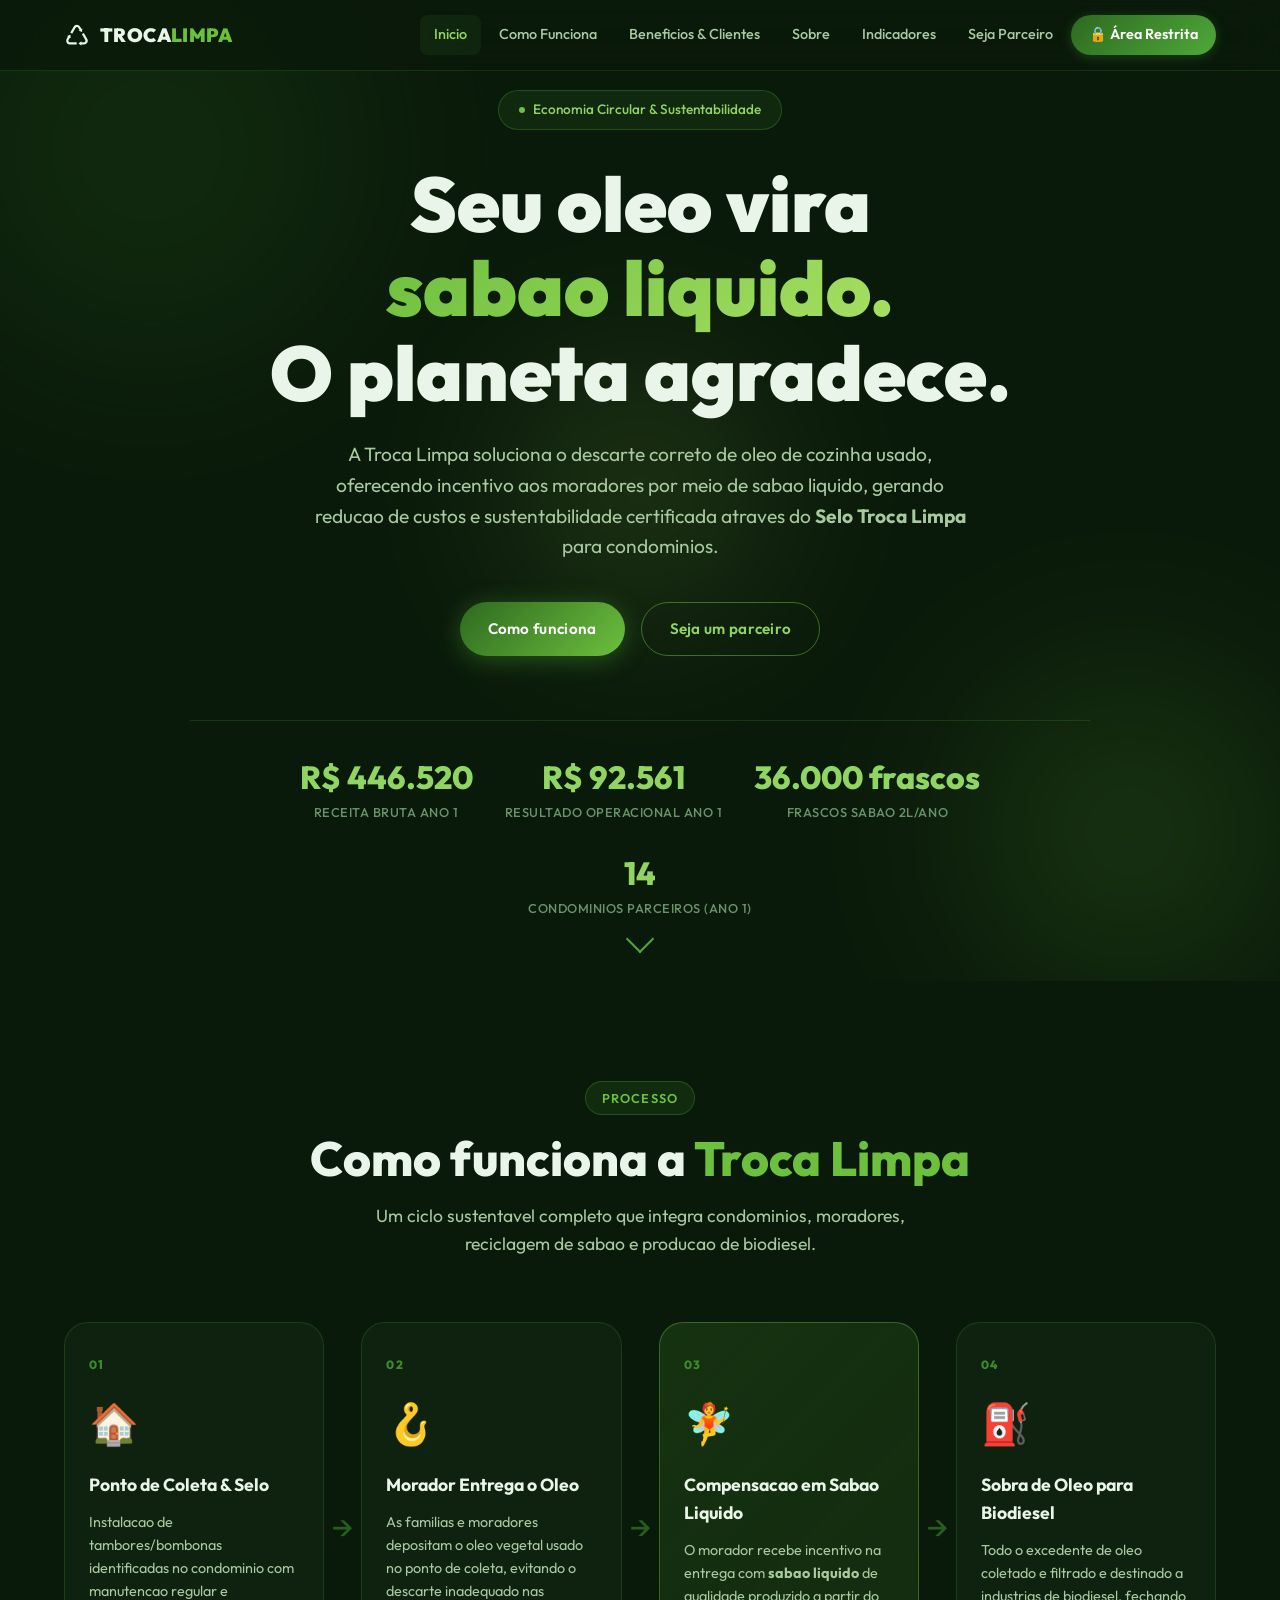
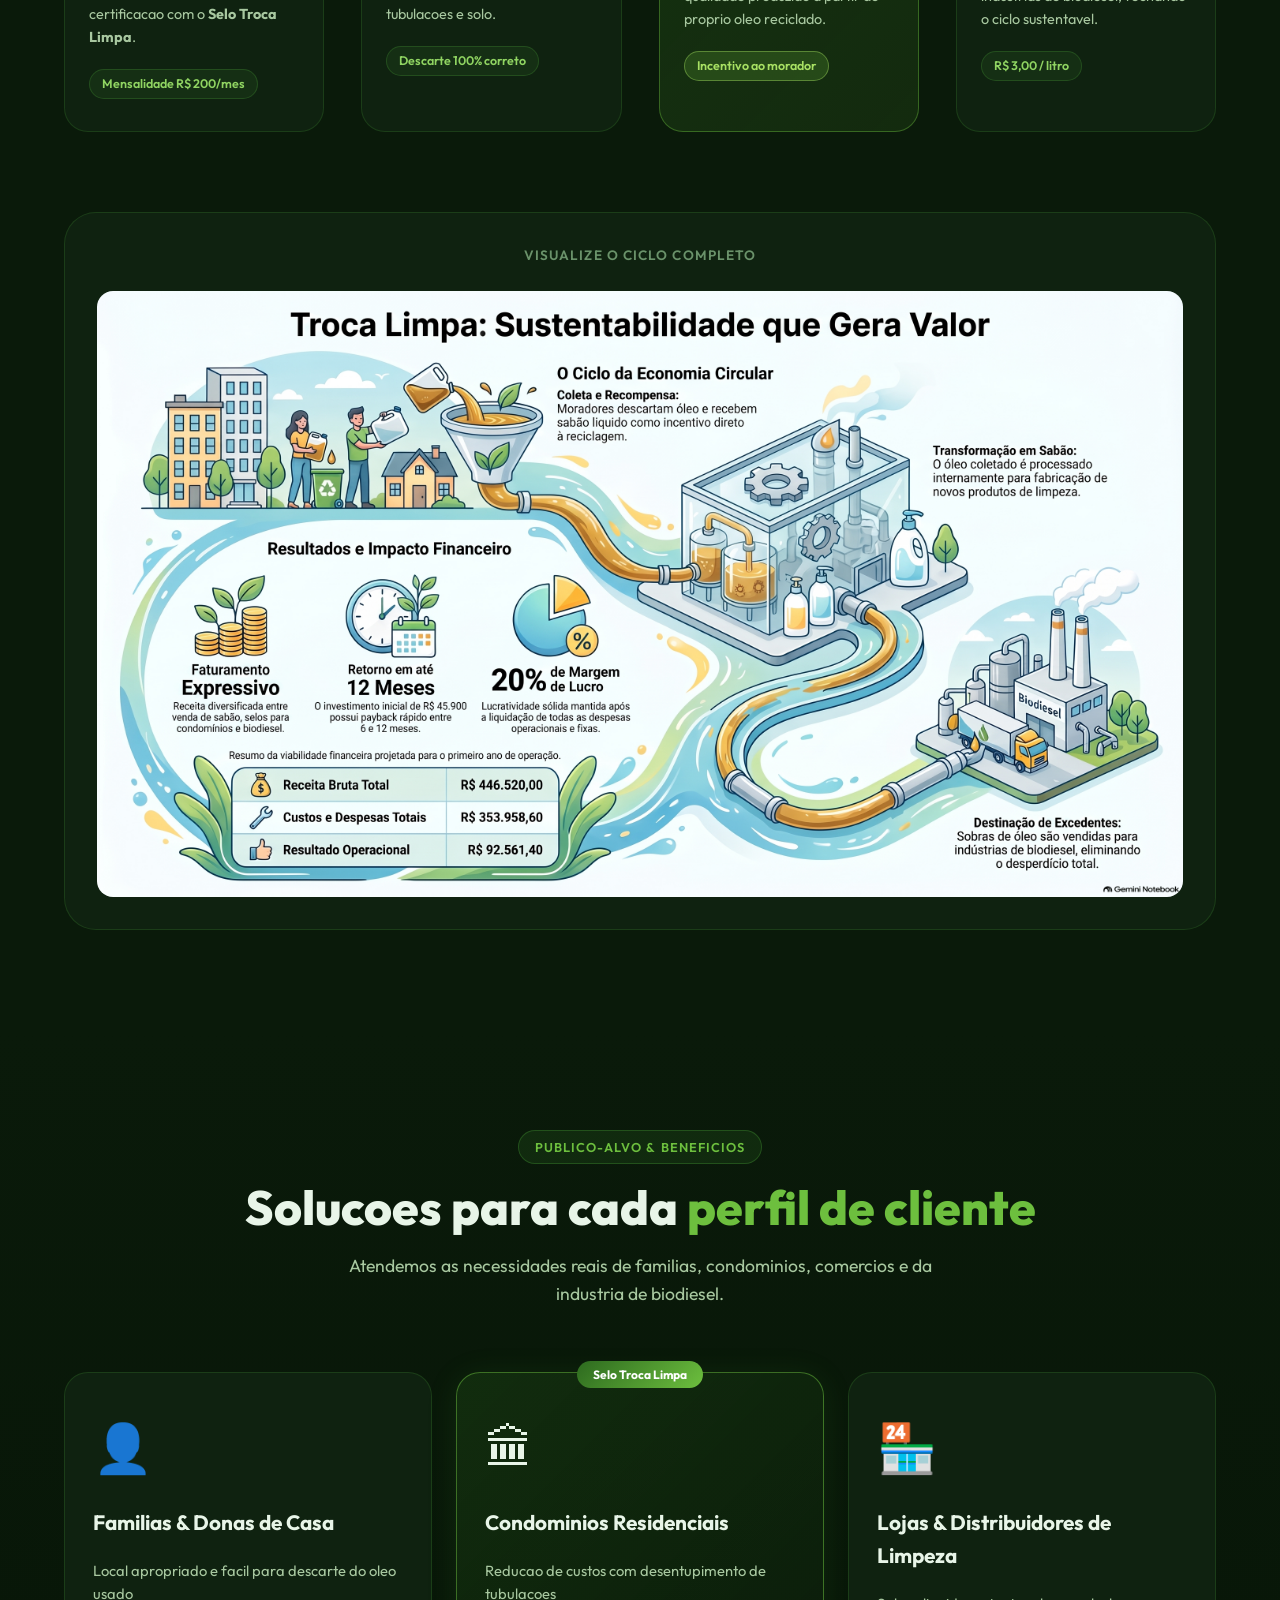
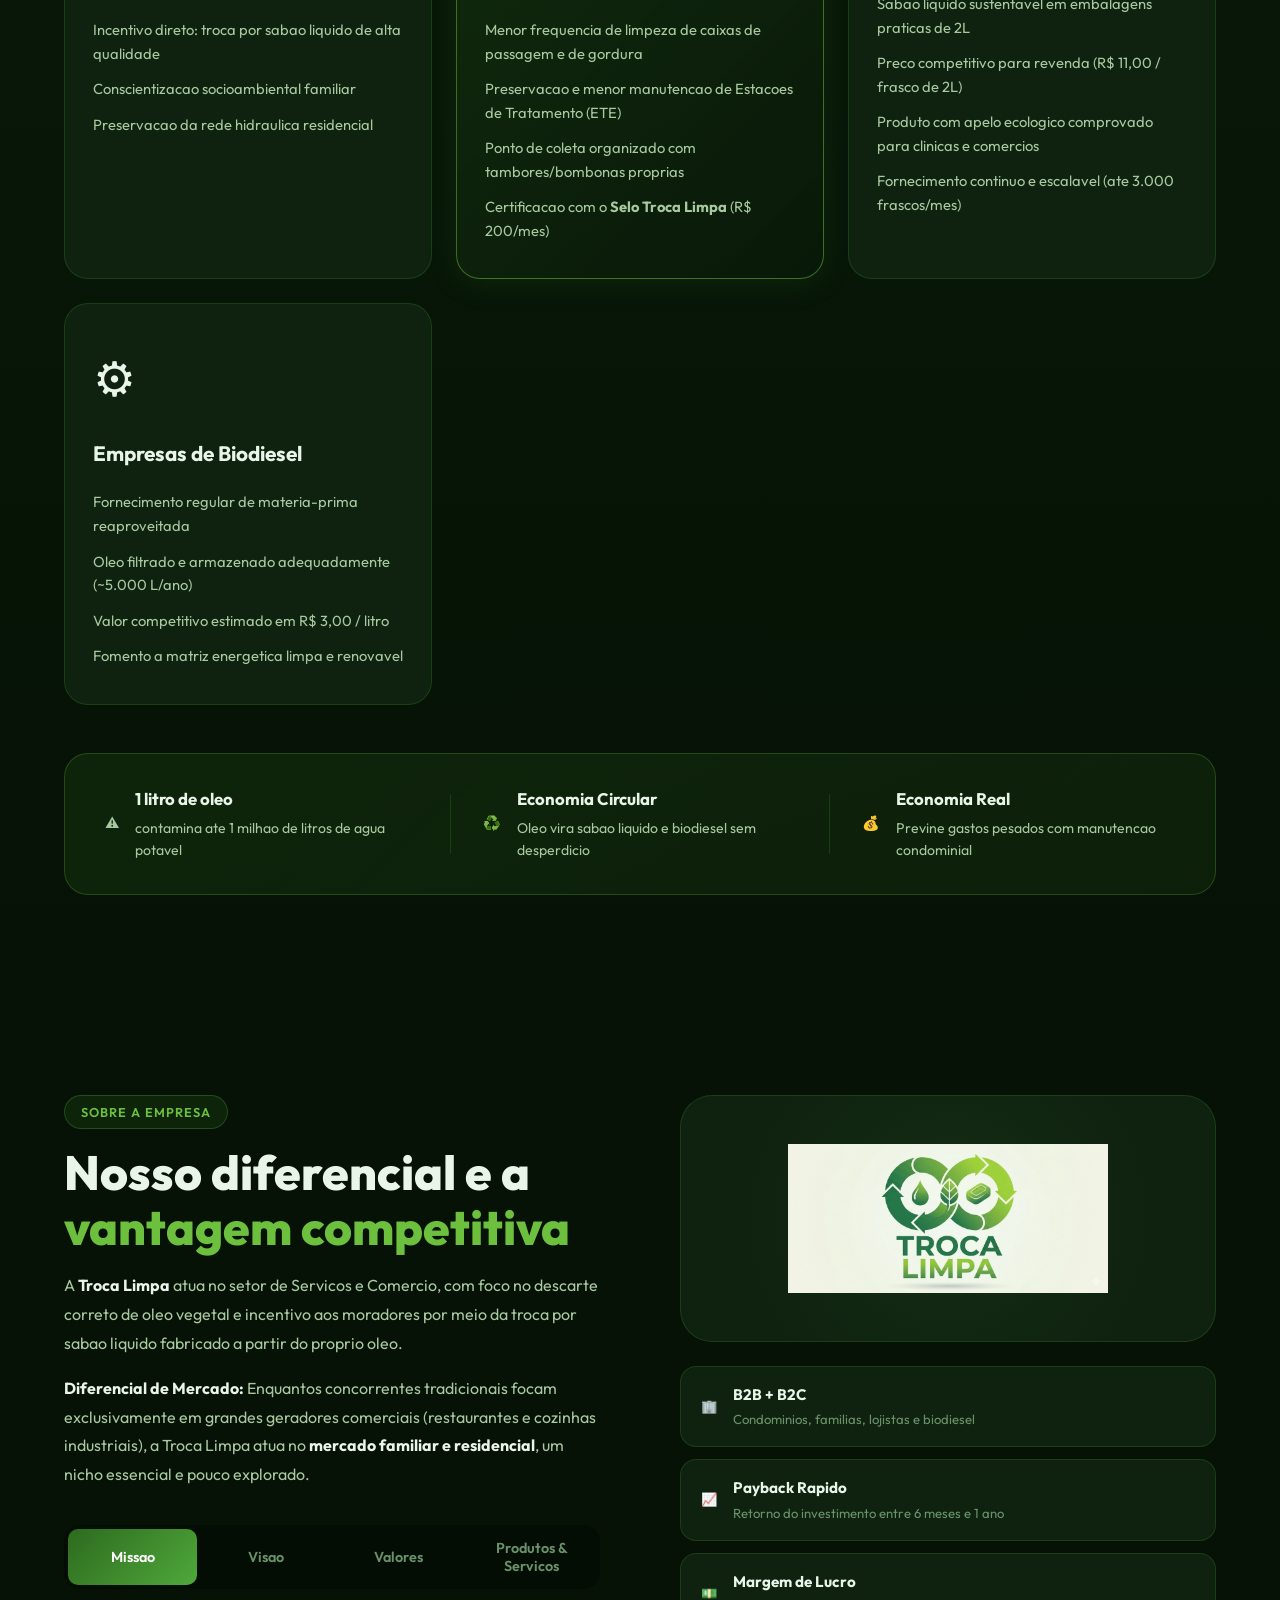
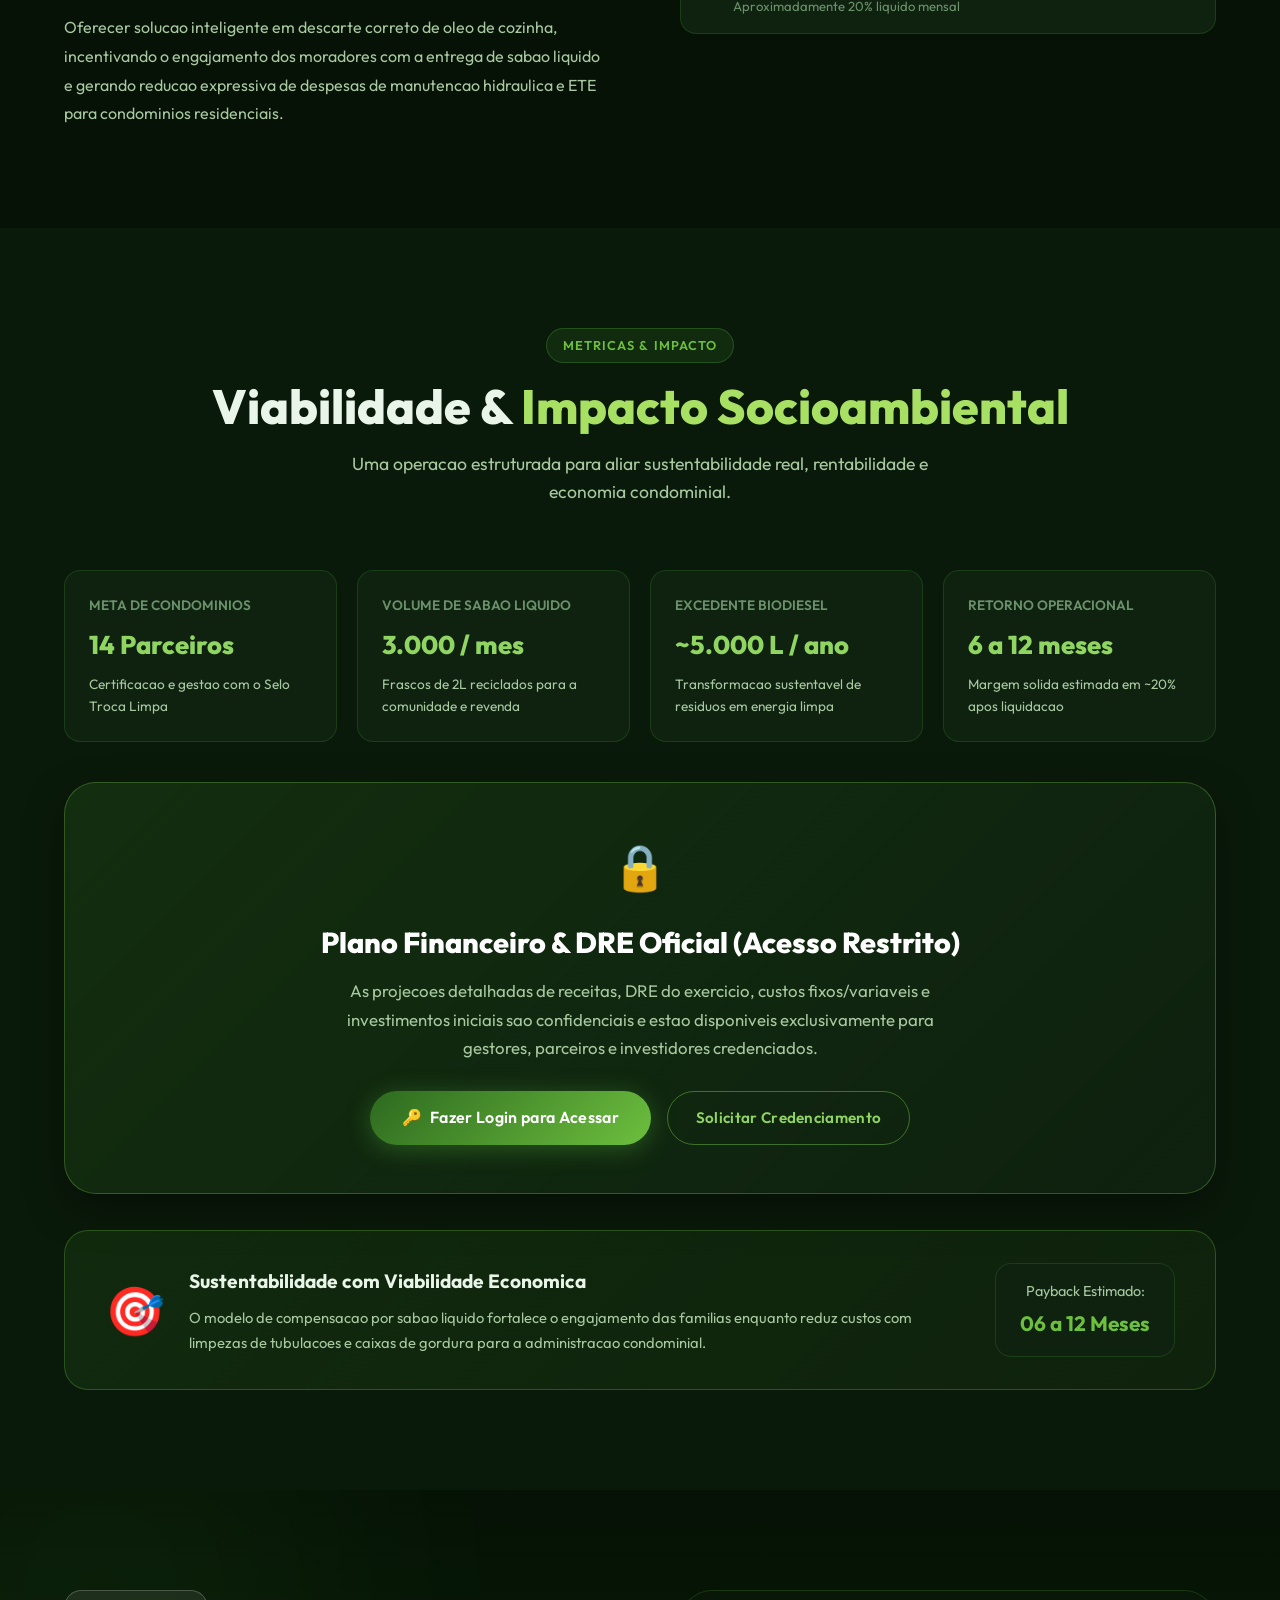
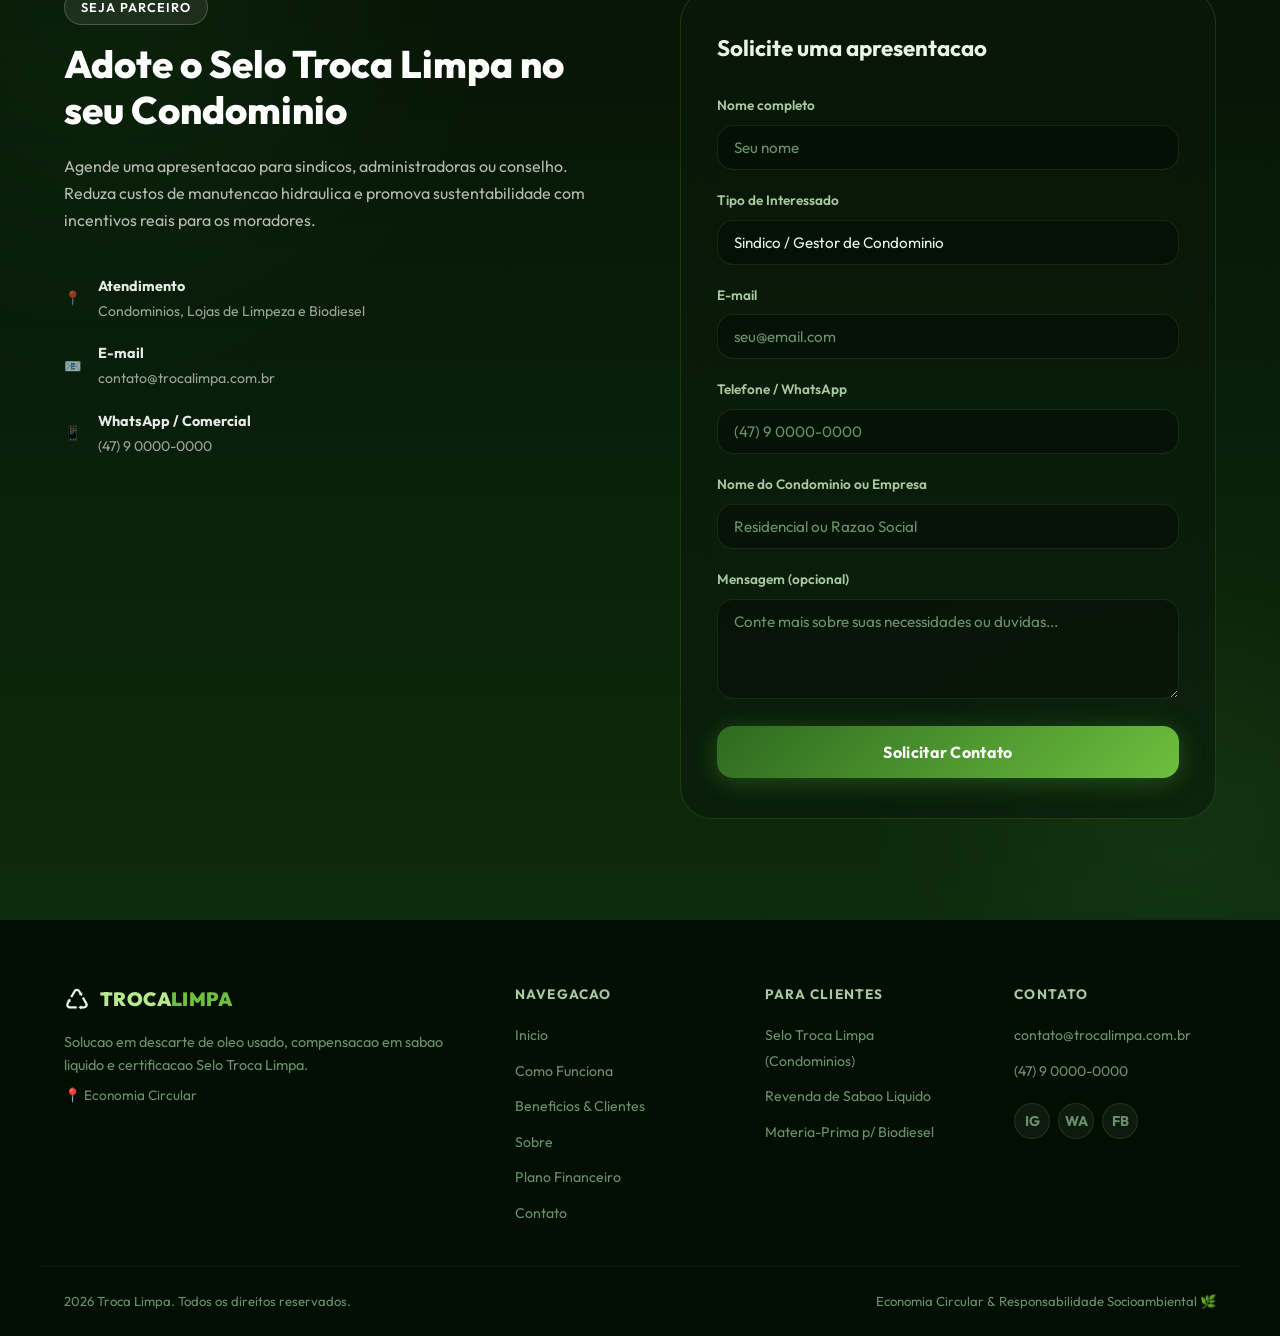
==== commit 16bdfb34: "feat: novo infografico, atualizacao plano de negocio, area restrita com login e painel administrativ" ====
--- a/index.html
+++ b/index.html
@@ -1,10 +1,10 @@
-﻿<!DOCTYPE html>
+<!DOCTYPE html>
 <html lang="pt-BR">
 <head>
   <meta charset="UTF-8" />
   <meta name="viewport" content="width=device-width, initial-scale=1.0" />
-  <title>Troca Limpa - Descarte Correto de Oleo, Joinville SC</title>
-  <meta name="description" content="Troca Limpa: solucao sustentavel para descarte correto de oleo de cozinha usado em condominios residenciais. Troque seu oleo por sabao em pedra e ajude o meio ambiente. Joinville - SC." />
+  <title>Troca Limpa - Descarte Correto de Oleo e Economia Circular</title>
+  <meta name="description" content="Troca Limpa: solucao em descarte correto de oleo de cozinha usado com compensacao em sabao liquido e certificacao Selo Troca Limpa para condominios residenciais." />
   <link rel="preconnect" href="https://fonts.googleapis.com" />
   <link rel="preconnect" href="https://fonts.gstatic.com" crossorigin />
   <link href="https://fonts.googleapis.com/css2?family=Outfit:wght@300;400;500;600;700;800;900&family=Inter:wght@300;400;500;600&display=swap" rel="stylesheet" />
@@ -20,10 +20,11 @@
       <ul class="nav-links" id="nav-links">
         <li><a href="#inicio" class="nav-link active" id="nav-inicio">Inicio</a></li>
         <li><a href="#como-funciona" class="nav-link" id="nav-como-funciona">Como Funciona</a></li>
-        <li><a href="#beneficios" class="nav-link" id="nav-beneficios">Beneficios</a></li>
+        <li><a href="#beneficios" class="nav-link" id="nav-beneficios">Beneficios & Clientes</a></li>
         <li><a href="#sobre" class="nav-link" id="nav-sobre">Sobre</a></li>
-        <li><a href="#numeros" class="nav-link" id="nav-numeros">Numeros</a></li>
-        <li><a href="#contato" class="nav-link nav-cta" id="nav-contato">Seja Parceiro</a></li>
+        <li><a href="#numeros" class="nav-link" id="nav-numeros">Indicadores</a></li>
+        <li><a href="#contato" class="nav-link" id="nav-contato">Seja Parceiro</a></li>
+        <li><a href="login.html" class="nav-link nav-cta" style="background:linear-gradient(135deg, var(--green-700), var(--green-500)); color:#fff; border-radius:100px; padding:8px 18px;" id="nav-login">&#128274; Área Restrita</a></li>
       </ul>
       <button class="hamburger" id="hamburger" aria-label="Abrir menu">
         <span></span><span></span><span></span>
@@ -37,18 +38,18 @@
       <div class="hero-orb orb-3"></div>
     </div>
     <div class="hero-container">
-      <div class="hero-badge" id="hero-badge"><span class="badge-dot"></span>Joinville - SC · 2026</div>
-      <h1 class="hero-title" id="hero-title">Seu oleo vira<br /><span class="hero-gradient-text">sabao em pedra.</span><br />O planeta agradece.</h1>
-      <p class="hero-subtitle" id="hero-subtitle">A Troca Limpa recolhe o oleo de cozinha usado dos condominios residenciais e transforma em sabao, biodiesel e preservacao ambiental. Uma economia circular que comeca na sua cozinha.</p>
+      <div class="hero-badge" id="hero-badge"><span class="badge-dot"></span>Economia Circular & Sustentabilidade</div>
+      <h1 class="hero-title" id="hero-title">Seu oleo vira<br /><span class="hero-gradient-text">sabao liquido.</span><br />O planeta agradece.</h1>
+      <p class="hero-subtitle" id="hero-subtitle">A Troca Limpa soluciona o descarte correto de oleo de cozinha usado, oferecendo incentivo aos moradores por meio de sabao liquido, gerando reducao de custos e sustentabilidade certificada atraves do <strong>Selo Troca Limpa</strong> para condominios.</p>
       <div class="hero-actions" id="hero-actions">
         <a href="#como-funciona" class="btn btn-primary" id="btn-como-funciona">Como funciona</a>
         <a href="#contato" class="btn btn-outline" id="btn-parceiro-hero">Seja um parceiro</a>
       </div>
       <div class="hero-stats" id="hero-stats">
-        <div class="hero-stat"><span class="stat-number" data-target="157466" data-prefix="R$ " data-suffix="">0</span><span class="stat-label">Receita Bruta Ano 1</span></div>
-        <div class="hero-stat"><span class="stat-number" data-target="30576" data-suffix=" L">0</span><span class="stat-label">Litros coletados/ano</span></div>
-        <div class="hero-stat"><span class="stat-number" data-target="588" data-suffix="">0</span><span class="stat-label">Familias participantes</span></div>
-        <div class="hero-stat"><span class="stat-number" data-target="7" data-suffix="">0</span><span class="stat-label">Condominios parceiros</span></div>
+        <div class="hero-stat"><span class="stat-number" data-target="446520" data-prefix="R$ " data-suffix="">0</span><span class="stat-label">Receita Bruta Ano 1</span></div>
+        <div class="hero-stat"><span class="stat-number" data-target="92561" data-prefix="R$ " data-suffix="">0</span><span class="stat-label">Resultado Operacional Ano 1</span></div>
+        <div class="hero-stat"><span class="stat-number" data-target="36000" data-suffix=" frascos">0</span><span class="stat-label">Frascos Sabao 2L/ano</span></div>
+        <div class="hero-stat"><span class="stat-number" data-target="14" data-suffix="">0</span><span class="stat-label">Condominios parceiros (Ano 1)</span></div>
       </div>
     </div>
     <div class="hero-scroll-hint"><div class="scroll-arrow"></div></div>
@@ -58,53 +59,53 @@
       <div class="section-header">
         <span class="section-tag">Processo</span>
         <h2 class="section-title">Como funciona a <span class="text-green">Troca Limpa</span></h2>
-        <p class="section-desc">Um ciclo simples, transparente e sustentavel. Veja como transformamos residuo em valor.</p>
+        <p class="section-desc">Um ciclo sustentavel completo que integra condominios, moradores, reciclagem de sabao e producao de biodiesel.</p>
       </div>
       <div class="steps-flow">
         <div class="step-card" id="step-1">
           <div class="step-number">01</div>
           <div class="step-icon">&#127968;</div>
-          <h3 class="step-title">Parceria com o Condominio</h3>
-          <p class="step-desc">A Troca Limpa firma parceria com o condominio e instala recipientes de coleta identificados em pontos estrategicos das areas comuns.</p>
-          <div class="step-tag">Instalacao gratuita</div>
+          <h3 class="step-title">Ponto de Coleta & Selo</h3>
+          <p class="step-desc">Instalacao de tambores/bombonas identificadas no condominio com manutencao regular e certificacao com o <strong>Selo Troca Limpa</strong>.</p>
+          <div class="step-tag">Mensalidade R$ 200/mes</div>
         </div>
         <div class="step-connector">&#8594;</div>
         <div class="step-card" id="step-2">
           <div class="step-number">02</div>
           <div class="step-icon">&#129693;</div>
           <h3 class="step-title">Morador Entrega o Oleo</h3>
-          <p class="step-desc">O morador deposita o oleo de cozinha usado no recipiente do condominio. Simples assim - sem burocracia, sem custo.</p>
-          <div class="step-tag">~1L por semana/familia</div>
+          <p class="step-desc">As familias e moradores depositam o oleo vegetal usado no ponto de coleta, evitando o descarte inadequado nas tubulacoes e solo.</p>
+          <div class="step-tag">Descarte 100% correto</div>
         </div>
         <div class="step-connector">&#8594;</div>
         <div class="step-card highlight-card" id="step-3">
           <div class="step-number">03</div>
           <div class="step-icon">&#129498;</div>
-          <h3 class="step-title">Recompensa: Sabao em Pedra</h3>
-          <p class="step-desc">O morador recebe <strong>sabao em pedra</strong> produzido com o proprio oleo entregue. 10% do volume coletado se transforma em sabao de qualidade para os moradores.</p>
-          <div class="step-tag highlight-tag">A troca que faz sentido</div>
+          <h3 class="step-title">Compensacao em Sabao Liquido</h3>
+          <p class="step-desc">O morador recebe incentivo na entrega com <strong>sabao liquido</strong> de qualidade produzido a partir do proprio oleo reciclado.</p>
+          <div class="step-tag highlight-tag">Incentivo ao morador</div>
         </div>
         <div class="step-connector">&#8594;</div>
         <div class="step-card" id="step-4">
           <div class="step-number">04</div>
           <div class="step-icon">&#9981;</div>
-          <h3 class="step-title">90% Vira Biodiesel</h3>
-          <p class="step-desc">O restante do oleo coletado e vendido a empresas produtoras de biodiesel, gerando receita e completando o ciclo da economia circular.</p>
-          <div class="step-tag">R$ 3,50 / litro</div>
+          <h3 class="step-title">Sobra de Oleo para Biodiesel</h3>
+          <p class="step-desc">Todo o excedente de oleo coletado e filtrado e destinado a industrias de biodiesel, fechando o ciclo sustentavel.</p>
+          <div class="step-tag">R$ 3,00 / litro</div>
         </div>
       </div>
       <div class="infographic-wrap" id="infographic-wrap">
         <div class="infographic-label">Visualize o ciclo completo</div>
-        <img src="assets/infografico.png" alt="Infografico Troca Limpa" class="infographic-img" id="infographic-img" onerror="this.style.display='none'; document.getElementById('infographic-fallback').style.display='flex'" />
+        <img src="assets/Infográfico Completo.png" alt="Infografico Troca Limpa" class="infographic-img" id="infographic-img" onerror="this.style.display='none'; document.getElementById('infographic-fallback').style.display='flex'" />
         <div class="infographic-fallback" id="infographic-fallback" style="display:none;">
           <div class="fallback-cycle">
             <div class="cycle-item">&#127968; <span>Condominio</span></div>
             <div class="cycle-arrow">&#8594;</div>
             <div class="cycle-item">&#129693; <span>Coleta</span></div>
             <div class="cycle-arrow">&#8594;</div>
-            <div class="cycle-item">&#129498; <span>10% Sabao</span></div>
+            <div class="cycle-item">&#129498; <span>Sabao Liquido</span></div>
             <div class="cycle-arrow">&#8594;</div>
-            <div class="cycle-item">&#9981; <span>90% Biodiesel</span></div>
+            <div class="cycle-item">&#9981; <span>Biodiesel</span></div>
           </div>
         </div>
       </div>
@@ -113,50 +114,60 @@
   <section class="beneficios" id="beneficios">
     <div class="section-container">
       <div class="section-header">
-        <span class="section-tag">Beneficios</span>
-        <h2 class="section-title">Quem ganha com a <span class="text-green">Troca Limpa</span>?</h2>
-        <p class="section-desc">Moradores, condominios, meio ambiente e a cidade inteira.</p>
+        <span class="section-tag">Publico-Alvo & Beneficios</span>
+        <h2 class="section-title">Solucoes para cada <span class="text-green">perfil de cliente</span></h2>
+        <p class="section-desc">Atendemos as necessidades reais de familias, condominios, comercios e da industria de biodiesel.</p>
       </div>
       <div class="beneficios-grid">
         <div class="beneficio-card" id="beneficio-familias">
           <div class="beneficio-icon-wrap fam">&#128100;</div>
-          <h3 class="beneficio-title">Para as Familias</h3>
+          <h3 class="beneficio-title">Familias & Donas de Casa</h3>
           <ul class="beneficio-list">
-            <li>Descarte correto e responsavel do oleo</li>
-            <li>Recompensa tangivel: sabao em pedra gratis</li>
-            <li>Contribuicao real para o meio ambiente</li>
-            <li>Sem custo, sem burocracia</li>
+            <li>Local apropriado e facil para descarte do oleo usado</li>
+            <li>Incentivo direto: troca por sabao liquido de alta qualidade</li>
+            <li>Conscientizacao socioambiental familiar</li>
+            <li>Preservacao da rede hidraulica residencial</li>
           </ul>
         </div>
         <div class="beneficio-card featured" id="beneficio-condominios">
-          <div class="featured-badge">Parceiro Principal</div>
+          <div class="featured-badge">Selo Troca Limpa</div>
           <div class="beneficio-icon-wrap cond">&#127963;</div>
-          <h3 class="beneficio-title">Para os Condominios</h3>
+          <h3 class="beneficio-title">Condominios Residenciais</h3>
           <ul class="beneficio-list">
-            <li>Reducao de custos com desentupimentos</li>
-            <li>Menos manutencao em caixas de gordura</li>
-            <li>Preservacao da ETE condominial</li>
-            <li>Engajamento ambiental dos moradores</li>
-            <li>Instalacao e coleta sem custo adicional</li>
+            <li>Reducao de custos com desentupimento de tubulacoes</li>
+            <li>Menor frequencia de limpeza de caixas de passagem e de gordura</li>
+            <li>Preservacao e menor manutencao de Estacoes de Tratamento (ETE)</li>
+            <li>Ponto de coleta organizado com tambores/bombonas proprias</li>
+            <li>Certificacao com o <strong>Selo Troca Limpa</strong> (R$ 200/mes)</li>
           </ul>
         </div>
-        <div class="beneficio-card" id="beneficio-ambiente">
-          <div class="beneficio-icon-wrap amb">&#127757;</div>
-          <h3 class="beneficio-title">Para o Planeta</h3>
+        <div class="beneficio-card" id="beneficio-lojistas">
+          <div class="beneficio-icon-wrap amb">&#127978;</div>
+          <h3 class="beneficio-title">Lojas & Distribuidores de Limpeza</h3>
           <ul class="beneficio-list">
-            <li>Protecao de rios e mananciais</li>
-            <li>Reducao da contaminacao do solo</li>
-            <li>Geracao de biocombustivel limpo</li>
-            <li>Economia circular em escala popular</li>
+            <li>Sabao liquido sustentavel em embalagens praticas de 2L</li>
+            <li>Preco competitivo para revenda (R$ 11,00 / frasco de 2L)</li>
+            <li>Produto com apelo ecologico comprovado para clinicas e comercios</li>
+            <li>Fornecimento continuo e escalavel (ate 3.000 frascos/mes)</li>
           </ul>
         </div>
+        <div class="beneficio-card" id="beneficio-biodiesel">
+          <div class="beneficio-icon-wrap amb">&#9881;</div>
+          <h3 class="beneficio-title">Empresas de Biodiesel</h3>
+          <ul class="beneficio-list">
+            <li>Fornecimento regular de materia-prima reaproveitada</li>
+            <li>Oleo filtrado e armazenado adequadamente (~5.000 L/ano)</li>
+            <li>Valor competitivo estimado em R$ 3,00 / litro</li>
+            <li>Fomento a matriz energetica limpa e renovavel</li>
+          </ul>
+        </div>
       </div>
       <div class="impacto-banner" id="impacto-banner">
-        <div class="impacto-item"><span class="impacto-emoji">&#9888;&#65039;</span><div><strong>1 litro de oleo</strong><span>contamina ate 1 milhao de litros de agua</span></div></div>
+        <div class="impacto-item"><span class="impacto-emoji">&#9888;&#65039;</span><div><strong>1 litro de oleo</strong><span>contamina ate 1 milhao de litros de agua potavel</span></div></div>
         <div class="impacto-divider"></div>
-        <div class="impacto-item"><span class="impacto-emoji">&#9851;&#65039;</span><div><strong>Com a Troca Limpa</strong><span>esse mesmo litro vira sabao + biodiesel</span></div></div>
+        <div class="impacto-item"><span class="impacto-emoji">&#9851;&#65039;</span><div><strong>Economia Circular</strong><span>Oleo vira sabao liquido e biodiesel sem desperdicio</span></div></div>
         <div class="impacto-divider"></div>
-        <div class="impacto-item"><span class="impacto-emoji">&#128176;</span><div><strong>Margem de R$ 1,70</strong><span>por litro coletado para a operacao</span></div></div>
+        <div class="impacto-item"><span class="impacto-emoji">&#128176;</span><div><strong>Economia Real</strong><span>Previne gastos pesados com manutencao condominial</span></div></div>
       </div>
     </div>
   </section>
@@ -164,26 +175,33 @@
     <div class="section-container">
       <div class="sobre-layout">
         <div class="sobre-content" id="sobre-content">
-          <span class="section-tag">Sobre nos</span>
-          <h2 class="section-title">Nossa <span class="text-green">missao</span> vai alem da coleta</h2>
-          <p class="sobre-text">Fundada em Joinville - SC, a <strong>Troca Limpa</strong> nasceu com uma proposta simples e poderosa: transformar um problema ambiental cotidiano em uma oportunidade de economia circular acessivel a todos.</p>
-          <p class="sobre-text">Nosso modelo de negocio conecta familias, condominios e industrias em um ciclo virtuoso onde o residuo de hoje e a materia-prima de amanha.</p>
+          <span class="section-tag">Sobre a Empresa</span>
+          <h2 class="section-title">Nosso diferencial e a <span class="text-green">vantagem competitiva</span></h2>
+          <p class="sobre-text">A <strong>Troca Limpa</strong> atua no setor de Servicos e Comercio, com foco no descarte correto de oleo vegetal e incentivo aos moradores por meio da troca por sabao liquido fabricado a partir do proprio oleo.</p>
+          <p class="sobre-text"><strong>Diferencial de Mercado:</strong> Enquantos concorrentes tradicionais focam exclusivamente em grandes geradores comerciais (restaurantes e cozinhas industriais), a Troca Limpa atua no <strong>mercado familiar e residencial</strong>, um nicho essencial e pouco explorado.</p>
           <div class="mvv-tabs" id="mvv-tabs">
             <div class="mvv-tab-headers">
               <button class="mvv-tab-btn active" id="tab-missao" data-tab="missao">Missao</button>
               <button class="mvv-tab-btn" id="tab-visao" data-tab="visao">Visao</button>
               <button class="mvv-tab-btn" id="tab-valores" data-tab="valores">Valores</button>
+              <button class="mvv-tab-btn" id="tab-produtos" data-tab="produtos">Produtos & Servicos</button>
             </div>
             <div class="mvv-tab-content">
-              <div class="mvv-panel active" id="panel-missao"><p>Prover solucoes sustentaveis para o descarte correto de oleo de cozinha usado, oferecendo incentivos praticos as familias e reduzindo custos operacionais para condominios, visando a preservacao ambiental e a saude do ecossistema urbano.</p></div>
-              <div class="mvv-panel" id="panel-visao"><p>Ser a principal referencia em logistica reversa de oleo de cozinha no mercado residencial e familiar, expandindo a atuacao de condominios para residencias comuns e consolidando o modelo de economia circular em larga escala popular.</p></div>
+              <div class="mvv-panel active" id="panel-missao"><p>Oferecer solucao inteligente em descarte correto de oleo de cozinha, incentivando o engajamento dos moradores com a entrega de sabao liquido e gerando reducao expressiva de despesas de manutencao hidraulica e ETE para condominios residenciais.</p></div>
+              <div class="mvv-panel" id="panel-visao"><p>Consolidar o modelo de franquia/parceria da Troca Limpa no mercado residencial, expandindo de condominios para residencias comuns e liderando a economia circular do oleo vegetal usado.</p></div>
               <div class="mvv-panel" id="panel-valores">
                 <ul class="valores-list">
-                  <li><span class="valor-icon">&#127807;</span><div><strong>Responsabilidade Ambiental</strong><span>Compromisso com a protecao de mananciais e solo.</span></div></li>
-                  <li><span class="valor-icon">&#129309;</span><div><strong>Incentivo e Engajamento</strong><span>A recompensa tangivel como motor da mudanca.</span></div></li>
-                  <li><span class="valor-icon">&#9889;</span><div><strong>Eficiencia e Economia</strong><span>Reducao de custos atraves da prevencao.</span></div></li>
-                  <li><span class="valor-icon">&#9851;&#65039;</span><div><strong>Sustentabilidade Circular</strong><span>Residuos transformados em novos produtos.</span></div></li>
-                  <li><span class="valor-icon">&#128161;</span><div><strong>Inovacao Popular</strong><span>Democratizando o descarte correto.</span></div></li>
+                  <li><span class="valor-icon">&#127807;</span><div><strong>Compromisso Ambiental</strong><span>Preservacao rigorosa de mananciais hidricos e solo urbano.</span></div></li>
+                  <li><span class="valor-icon">&#129309;</span><div><strong>Economia Colaborativa</strong><span>Incentivo tangivel que valoriza o esforco das familias.</span></div></li>
+                  <li><span class="valor-icon">&#9889;</span><div><strong>Prevencao de Custos</strong><span>Eficiencia operacional direta para a administracao condominial.</span></div></li>
+                  <li><span class="valor-icon">&#9851;&#65039;</span><div><strong>Aproveitamento Integral</strong><span>100% do oleo vira sabao ou materia-prima para biodiesel.</span></div></li>
+                </ul>
+              </div>
+              <div class="mvv-panel" id="panel-produtos">
+                <ul class="valores-list">
+                  <li><span class="valor-icon">&#129524;</span><div><strong>Sabao Liquido Ecológico (Frascos de 2 Litros)</strong><span>Fabricado com oleo coletado, excelente rendimento e baixo custo (R$ 11,00 venda).</span></div></li>
+                  <li><span class="valor-icon">&#127963;</span><div><strong>Selo Troca Limpa</strong><span>Gestao, manutencao e suporte do ponto de coleta condominial (R$ 200,00/mes).</span></div></li>
+                  <li><span class="valor-icon">&#9981;</span><div><strong>Oleo Coletado Excedente</strong><span>Filtrado e comercializado para usinas de biodiesel (R$ 3,00/L).</span></div></li>
                 </ul>
               </div>
             </div>
@@ -196,9 +214,9 @@
             <div class="logo-glow"></div>
           </div>
           <div class="sobre-cards-mini">
-            <div class="mini-card"><span class="mini-icon">&#128205;</span><div><strong>Joinville - SC</strong><span>Sede e operacao</span></div></div>
-            <div class="mini-card"><span class="mini-icon">&#128197;</span><div><strong>2026</strong><span>Ano de inicio</span></div></div>
-            <div class="mini-card"><span class="mini-icon">&#127970;</span><div><strong>B2B + B2C</strong><span>Condominios e familias</span></div></div>
+            <div class="mini-card"><span class="mini-icon">&#127970;</span><div><strong>B2B + B2C</strong><span>Condominios, familias, lojistas e biodiesel</span></div></div>
+            <div class="mini-card"><span class="mini-icon">&#128200;</span><div><strong>Payback Rapido</strong><span>Retorno do investimento entre 6 meses e 1 ano</span></div></div>
+            <div class="mini-card"><span class="mini-icon">&#128181;</span><div><strong>Margem de Lucro</strong><span>Aproximadamente 20% liquido mensal</span></div></div>
           </div>
         </div>
       </div>
@@ -207,43 +225,60 @@
   <section class="numeros" id="numeros">
     <div class="section-container">
       <div class="section-header">
-        <span class="section-tag">Projecao financeira</span>
-        <h2 class="section-title">Crescimento em <span class="text-green-light">3 anos</span></h2>
-        <p class="section-desc">Dados baseados nas premissas do plano de negocios - Joinville, SC.</p>
-      </div>
-      <div class="anos-grid">
-        <div class="ano-card" id="ano-card-1">
-          <div class="ano-header"><span class="ano-label">Ano 1</span><span class="ano-badge">Lancamento</span></div>
-          <div class="ano-metric"><span class="ano-metric-label">Condominios parceiros</span><span class="ano-metric-value">7</span></div>
-          <div class="ano-metric"><span class="ano-metric-label">Familias participantes</span><span class="ano-metric-value">588</span></div>
-          <div class="ano-metric"><span class="ano-metric-label">Litros coletados/ano</span><span class="ano-metric-value">30.576 L</span></div>
-          <div class="ano-metric highlight"><span class="ano-metric-label">Receita bruta</span><span class="ano-metric-value green">R$ 157.466</span></div>
-          <div class="ano-metric highlight"><span class="ano-metric-label">Resultado do exercicio</span><span class="ano-metric-value green">R$ 28.629</span></div>
-          <div class="ano-bar-wrap"><div class="ano-bar" style="--pct: 44%"></div></div>
-        </div>
-        <div class="ano-card" id="ano-card-2">
-          <div class="ano-header"><span class="ano-label">Ano 2</span><span class="ano-badge crescimento">Crescimento</span></div>
-          <div class="ano-metric"><span class="ano-metric-label">Condominios parceiros</span><span class="ano-metric-value">8</span></div>
-          <div class="ano-metric"><span class="ano-metric-label">Familias participantes</span><span class="ano-metric-value">784</span></div>
-          <div class="ano-metric"><span class="ano-metric-label">Litros coletados/ano</span><span class="ano-metric-value">40.768 L</span></div>
-          <div class="ano-metric highlight"><span class="ano-metric-label">Receita bruta</span><span class="ano-metric-value green">R$ 209.955</span></div>
-          <div class="ano-metric highlight"><span class="ano-metric-label">Resultado do exercicio</span><span class="ano-metric-value green">R$ 48.012</span></div>
-          <div class="ano-bar-wrap"><div class="ano-bar" style="--pct: 58%"></div></div>
-        </div>
-        <div class="ano-card featured-ano" id="ano-card-3">
-          <div class="ano-header"><span class="ano-label">Ano 3</span><span class="ano-badge escala">Escala</span></div>
-          <div class="ano-metric"><span class="ano-metric-label">Condominios parceiros</span><span class="ano-metric-value">12</span></div>
-          <div class="ano-metric"><span class="ano-metric-label">Familias participantes</span><span class="ano-metric-value">1.344</span></div>
-          <div class="ano-metric"><span class="ano-metric-label">Litros coletados/ano</span><span class="ano-metric-value">69.888 L</span></div>
-          <div class="ano-metric highlight"><span class="ano-metric-label">Receita bruta</span><span class="ano-metric-value green">R$ 359.923</span></div>
-          <div class="ano-metric highlight"><span class="ano-metric-label">Resultado do exercicio</span><span class="ano-metric-value green">R$ 127.852</span></div>
-          <div class="ano-bar-wrap"><div class="ano-bar" style="--pct: 100%"></div></div>
-        </div>
-      </div>
-      <div class="breakeven-card" id="breakeven-card">
+        <span class="section-tag">Metricas & Impacto</span>
+        <h2 class="section-title">Viabilidade & <span class="text-green-light">Impacto Socioambiental</span></h2>
+        <p class="section-desc">Uma operacao estruturada para aliar sustentabilidade real, rentabilidade e economia condominial.</p>
+      </div>
+
+      <div class="kpi-grid">
+        <div class="kpi-card">
+          <span class="kpi-label">Meta de Condominios</span>
+          <span class="kpi-value">14 Parceiros</span>
+          <span class="kpi-desc">Certificacao e gestao com o Selo Troca Limpa</span>
+        </div>
+        <div class="kpi-card">
+          <span class="kpi-label">Volume de Sabao Liquido</span>
+          <span class="kpi-value">3.000 / mes</span>
+          <span class="kpi-desc">Frascos de 2L reciclados para a comunidade e revenda</span>
+        </div>
+        <div class="kpi-card">
+          <span class="kpi-label">Excedente Biodiesel</span>
+          <span class="kpi-value">~5.000 L / ano</span>
+          <span class="kpi-desc">Transformacao sustentavel de residuos em energia limpa</span>
+        </div>
+        <div class="kpi-card">
+          <span class="kpi-label">Retorno Operacional</span>
+          <span class="kpi-value">6 a 12 meses</span>
+          <span class="kpi-desc">Margem solida estimada em ~20% apos liquidacao</span>
+        </div>
+      </div>
+
+      <!-- Card de Acesso Restrito ao Plano Financeiro -->
+      <div style="background: linear-gradient(135deg, rgba(45, 106, 31, 0.25), rgba(15, 34, 16, 0.9)); border: 1px solid rgba(109, 191, 62, 0.35); border-radius: var(--radius-xl); padding: 48px 36px; text-align: center; margin-top: 40px; box-shadow: 0 16px 40px rgba(0,0,0,0.4);">
+        <div style="font-size: 2.8rem; margin-bottom: 16px;">&#128274;</div>
+        <h3 style="font-size: 1.8rem; font-weight: 800; color: #fff; margin-bottom: 12px;">
+          Plano Financeiro & DRE Oficial (Acesso Restrito)
+        </h3>
+        <p style="font-size: 1.05rem; color: var(--text-secondary); max-width: 640px; margin: 0 auto 28px; line-height: 1.7;">
+          As projecoes detalhadas de receitas, DRE do exercicio, custos fixos/variaveis e investimentos iniciais sao confidenciais e estao disponiveis exclusivamente para gestores, parceiros e investidores credenciados.
+        </p>
+        <div style="display:flex; justify-content:center; gap:16px; flex-wrap:wrap;">
+          <a href="login.html" class="btn btn-primary" style="padding: 14px 32px; font-size:1rem;">
+            <span>&#128273;</span> Fazer Login para Acessar
+          </a>
+          <a href="#contato" class="btn btn-outline" style="padding: 14px 28px;">
+            Solicitar Credenciamento
+          </a>
+        </div>
+      </div>
+
+      <div class="breakeven-card" id="breakeven-card" style="margin-top: 36px;">
         <div class="breakeven-icon">&#127919;</div>
-        <div class="breakeven-content"><h3>Ponto de Equilibrio</h3><p>Com margem de contribuicao de <strong>R$ 3,35/litro</strong>, o break-even e atingido com <strong>~22.030 litros/ano</strong> - o equivalente a <strong>424 familias</strong> participando semanalmente.</p></div>
-        <div class="breakeven-badge">Investimento inicial: <strong>R$ 14.200</strong></div>
+        <div class="breakeven-content">
+          <h3>Sustentabilidade com Viabilidade Economica</h3>
+          <p>O modelo de compensacao por sabao liquido fortalece o engajamento das familias enquanto reduz custos com limpezas de tubulacoes e caixas de gordura para a administracao condominial.</p>
+        </div>
+        <div class="breakeven-badge">Payback Estimado: <strong>06 a 12 Meses</strong></div>
       </div>
     </div>
   </section>
@@ -253,23 +288,31 @@
       <div class="contato-layout">
         <div class="contato-info" id="contato-info">
           <span class="section-tag light">Seja parceiro</span>
-          <h2 class="contato-title">Seu condominio pode ser o proximo parceiro da Troca Limpa</h2>
-          <p class="contato-desc">Entre em contato e descubra como transformar seu condominio em um ponto de coleta. Instalacao, coleta e manutencao sem custo para o condominio.</p>
+          <h2 class="contato-title">Adote o Selo Troca Limpa no seu Condominio</h2>
+          <p class="contato-desc">Agende uma apresentacao para sindicos, administradoras ou conselho. Reduza custos de manutencao hidraulica e promova sustentabilidade com incentivos reais para os moradores.</p>
           <div class="contato-items">
-            <div class="contato-item"><span class="contato-icon">&#128205;</span><div><strong>Localizacao</strong><span>Joinville - SC, Brasil</span></div></div>
+            <div class="contato-item"><span class="contato-icon">&#128205;</span><div><strong>Atendimento</strong><span>Condominios, Lojas de Limpeza e Biodiesel</span></div></div>
             <div class="contato-item"><span class="contato-icon">&#128231;</span><div><strong>E-mail</strong><span>contato@trocalimpa.com.br</span></div></div>
-            <div class="contato-item"><span class="contato-icon">&#128241;</span><div><strong>WhatsApp</strong><span>(47) 9 0000-0000</span></div></div>
+            <div class="contato-item"><span class="contato-icon">&#128241;</span><div><strong>WhatsApp / Comercial</strong><span>(47) 9 0000-0000</span></div></div>
           </div>
         </div>
         <form class="contato-form" id="contato-form">
-          <h3 class="form-title">Solicite uma visita</h3>
+          <h3 class="form-title">Solicite uma apresentacao</h3>
           <div class="form-group"><label for="nome" class="form-label">Nome completo</label><input type="text" id="nome" name="nome" class="form-input" placeholder="Seu nome" required /></div>
+          <div class="form-group"><label for="tipo_cliente" class="form-label">Tipo de Interessado</label>
+            <select id="tipo_cliente" name="tipo_cliente" class="form-input form-select">
+              <option value="condominio">Sindico / Gestor de Condominio</option>
+              <option value="administradora">Administradora Condominial</option>
+              <option value="lojista">Lojista / Distribuidor de Limpeza</option>
+              <option value="biodiesel">Empresa de Biodiesel</option>
+              <option value="outro">Morador / Outro</option>
+            </select>
+          </div>
           <div class="form-group"><label for="email" class="form-label">E-mail</label><input type="email" id="email" name="email" class="form-input" placeholder="seu@email.com" required /></div>
           <div class="form-group"><label for="telefone" class="form-label">Telefone / WhatsApp</label><input type="tel" id="telefone" name="telefone" class="form-input" placeholder="(47) 9 0000-0000" /></div>
-          <div class="form-group"><label for="condominio" class="form-label">Nome do Condominio</label><input type="text" id="condominio" name="condominio" class="form-input" placeholder="Residencial Exemplo" /></div>
-          <div class="form-group"><label for="unidades" class="form-label">Numero aproximado de unidades</label><select id="unidades" name="unidades" class="form-input form-select"><option value="">Selecione</option><option value="menos-50">Menos de 50 unidades</option><option value="50-100">50 a 100 unidades</option><option value="100-200">100 a 200 unidades</option><option value="mais-200">Mais de 200 unidades</option></select></div>
-          <div class="form-group"><label for="mensagem" class="form-label">Mensagem (opcional)</label><textarea id="mensagem" name="mensagem" class="form-input form-textarea" placeholder="Fale sobre seu condominio ou duvidas..."></textarea></div>
-          <button type="submit" class="btn btn-form" id="btn-form-submit">Enviar solicitacao</button>
+          <div class="form-group"><label for="condominio" class="form-label">Nome do Condominio ou Empresa</label><input type="text" id="condominio" name="condominio" class="form-input" placeholder="Residencial ou Razao Social" /></div>
+          <div class="form-group"><label for="mensagem" class="form-label">Mensagem (opcional)</label><textarea id="mensagem" name="mensagem" class="form-input form-textarea" placeholder="Conte mais sobre suas necessidades ou duvidas..."></textarea></div>
+          <button type="submit" class="btn btn-form" id="btn-form-submit">Solicitar Contato</button>
           <div class="form-success" id="form-success" style="display:none;">Mensagem enviada! Em breve entraremos em contato.</div>
         </form>
       </div>
@@ -279,14 +322,14 @@
     <div class="footer-container">
       <div class="footer-brand">
         <a href="#inicio" class="nav-logo footer-logo"><div class="logo-icon-svg green-light">&#9850;</div><span class="logo-text light-text">TROCA<span class="logo-accent-light">LIMPA</span></span></a>
-        <p class="footer-tagline">Descarte correto de oleo de cozinha usado com troca por sabao em pedra.</p>
-        <p class="footer-local">&#128205; Joinville - SC · 2026</p>
-      </div>
-      <div class="footer-links-group"><h4>Navegacao</h4><ul><li><a href="#inicio">Inicio</a></li><li><a href="#como-funciona">Como Funciona</a></li><li><a href="#beneficios">Beneficios</a></li><li><a href="#sobre">Sobre</a></li><li><a href="#numeros">Projecao</a></li><li><a href="#contato">Contato</a></li></ul></div>
-      <div class="footer-links-group"><h4>Para Parceiros</h4><ul><li><a href="#contato">Seja um parceiro</a></li><li><a href="#como-funciona">Como funciona</a></li><li><a href="#beneficios">Beneficios para condominios</a></li></ul></div>
+        <p class="footer-tagline">Solucao em descarte de oleo usado, compensacao em sabao liquido e certificacao Selo Troca Limpa.</p>
+        <p class="footer-local">&#128205; Economia Circular</p>
+      </div>
+      <div class="footer-links-group"><h4>Navegacao</h4><ul><li><a href="#inicio">Inicio</a></li><li><a href="#como-funciona">Como Funciona</a></li><li><a href="#beneficios">Beneficios & Clientes</a></li><li><a href="#sobre">Sobre</a></li><li><a href="#numeros">Plano Financeiro</a></li><li><a href="#contato">Contato</a></li></ul></div>
+      <div class="footer-links-group"><h4>Para Clientes</h4><ul><li><a href="#contato">Selo Troca Limpa (Condominios)</a></li><li><a href="#beneficios">Revenda de Sabao Liquido</a></li><li><a href="#beneficios">Materia-Prima p/ Biodiesel</a></li></ul></div>
       <div class="footer-links-group"><h4>Contato</h4><ul><li><a href="mailto:contato@trocalimpa.com.br">contato@trocalimpa.com.br</a></li><li><a href="tel:+5547900000000">(47) 9 0000-0000</a></li></ul><div class="footer-social"><a href="#" class="social-btn" id="social-instagram" aria-label="Instagram">IG</a><a href="#" class="social-btn" id="social-whatsapp" aria-label="WhatsApp">WA</a><a href="#" class="social-btn" id="social-facebook" aria-label="Facebook">FB</a></div></div>
     </div>
-    <div class="footer-bottom"><p>2026 Troca Limpa. Todos os direitos reservados. Joinville - SC</p><p class="footer-abnt">Desenvolvido com responsabilidade ambiental &#127807;</p></div>
+    <div class="footer-bottom"><p>2026 Troca Limpa. Todos os direitos reservados.</p><p class="footer-abnt">Economia Circular & Responsabilidade Socioambiental &#127807;</p></div>
   </footer>
   <script src="script.js"></script>
 </body>
--- a/style.css
+++ b/style.css
@@ -1,4 +1,4 @@
-﻿/* ===================== RESET & BASE ===================== */
+/* ===================== RESET & BASE ===================== */
 *, *::before, *::after { box-sizing: border-box; margin: 0; padding: 0; }
 html { scroll-behavior: smooth; font-size: 16px; }
 body { font-family: "Outfit", "Inter", sans-serif; background: #0a1a0a; color: #e8f5e8; overflow-x: hidden; line-height: 1.6; }
@@ -355,6 +355,57 @@
 .footer-bottom { max-width: 1200px; margin: 0 auto; padding: 24px; border-top: 1px solid rgba(255,255,255,0.04); display: flex; justify-content: space-between; align-items: center; flex-wrap: wrap; gap: 8px; }
 .footer-bottom p { font-size: 0.82rem; color: var(--text-muted); }
 
+/* ===================== FINANCIAL & TABELAS ===================== */
+.financeiro-tabs-container { margin-top: 48px; }
+.fin-tabs-headers { display: flex; gap: 8px; justify-content: center; margin-bottom: 32px; flex-wrap: wrap; }
+.fin-tab-btn {
+  padding: 12px 24px; border-radius: 100px; font-size: 0.9rem; font-weight: 600;
+  background: var(--dark-card); border: 1px solid var(--dark-border); color: var(--text-secondary);
+  transition: all var(--transition);
+}
+.fin-tab-btn:hover { border-color: var(--green-400); color: var(--green-300); }
+.fin-tab-btn.active {
+  background: linear-gradient(135deg, var(--green-700), var(--green-500));
+  color: #fff; border-color: transparent; box-shadow: 0 4px 16px rgba(77, 168, 58, 0.35);
+}
+.fin-tab-panel { display: none; }
+.fin-tab-panel.active { display: block; animation: fadeIn 0.4s ease; }
+
+.tabela-card {
+  background: var(--dark-card); border: 1px solid var(--dark-border);
+  border-radius: var(--radius-lg); padding: 32px; margin-bottom: 24px;
+  overflow-x: auto;
+}
+.tabela-titulo { font-size: 1.25rem; font-weight: 700; color: var(--text-primary); margin-bottom: 8px; }
+.tabela-subtitulo { font-size: 0.9rem; color: var(--text-muted); margin-bottom: 24px; }
+.custom-table { width: 100%; border-collapse: collapse; text-align: left; }
+.custom-table th {
+  padding: 14px 16px; font-size: 0.85rem; font-weight: 700; text-transform: uppercase;
+  letter-spacing: 0.05em; color: var(--green-300); border-bottom: 1px solid rgba(77, 168, 58, 0.3);
+  background: rgba(45, 106, 31, 0.15);
+}
+.custom-table td {
+  padding: 14px 16px; font-size: 0.92rem; color: var(--text-secondary);
+  border-bottom: 1px solid rgba(255, 255, 255, 0.05);
+}
+.custom-table tr:hover td { background: rgba(255, 255, 255, 0.02); }
+.custom-table tr.total-row td {
+  font-weight: 800; color: #fff; border-top: 2px solid var(--green-500);
+  border-bottom: none; background: rgba(77, 168, 58, 0.1); font-size: 1rem;
+}
+.custom-table td.text-right, .custom-table th.text-right { text-align: right; }
+.badge-valor { font-weight: 700; color: var(--accent-lime); }
+
+/* Grid de Indicadores Chave */
+.kpi-grid { display: grid; grid-template-columns: repeat(auto-fit, minmax(220px, 1fr)); gap: 20px; margin-bottom: 32px; }
+.kpi-card {
+  background: var(--dark-card); border: 1px solid var(--dark-border);
+  border-radius: var(--radius-md); padding: 24px; display: flex; flex-direction: column; gap: 8px;
+}
+.kpi-label { font-size: 0.85rem; color: var(--text-muted); font-weight: 600; text-transform: uppercase; }
+.kpi-value { font-size: 1.6rem; font-weight: 800; color: var(--green-300); }
+.kpi-desc { font-size: 0.85rem; color: var(--text-secondary); }
+
 /* ===================== RESPONSIVE ===================== */
 @media (max-width: 1024px) {
   .anos-grid { grid-template-columns: 1fr; }
